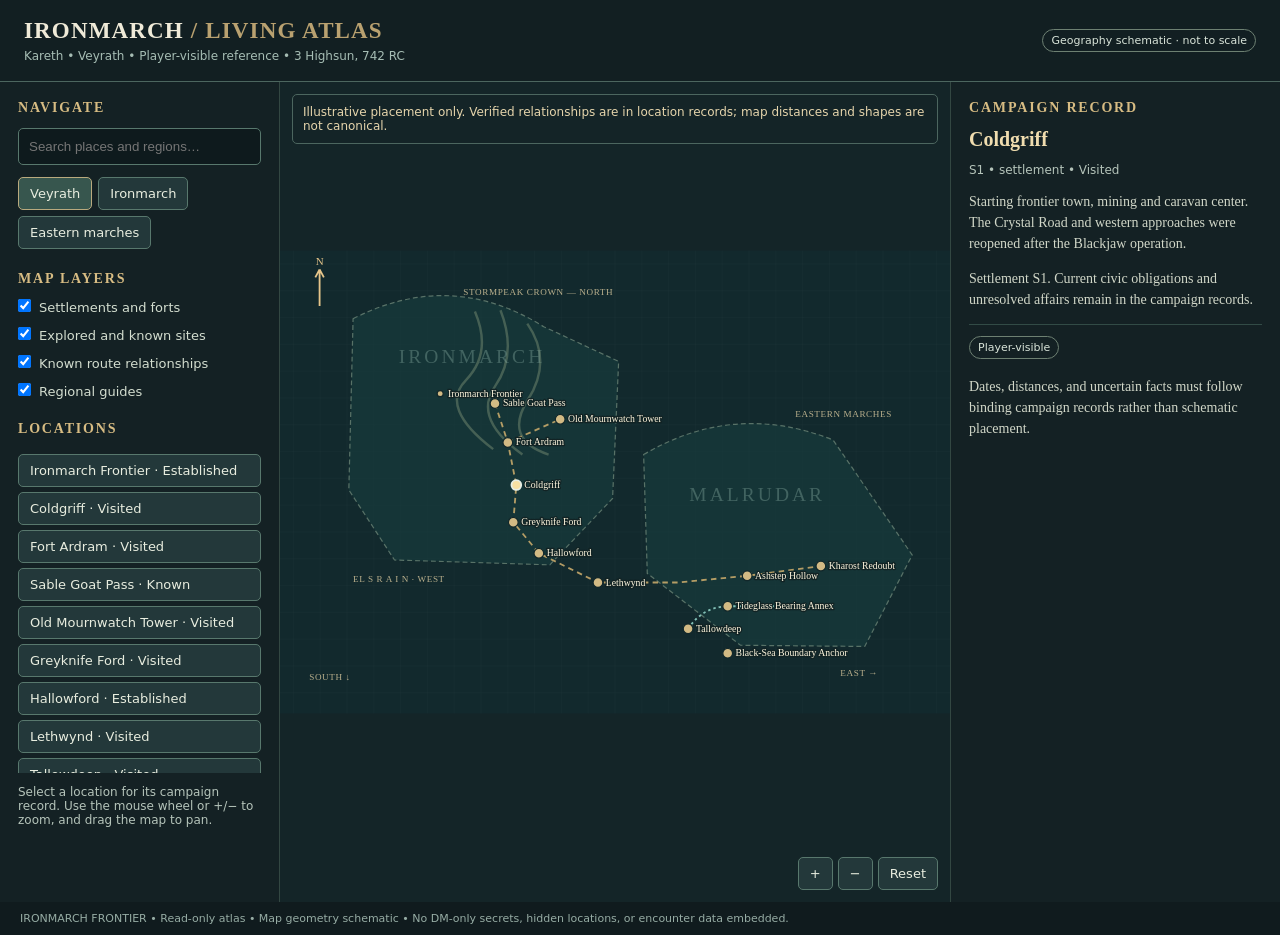
==== index.html @ bf7a3368 "Publish initial player-visible Ironmarch interactive atlas" ====
<!doctype html>
<html lang="en"><head><meta charset="utf-8"/><meta name="viewport" content="width=device-width,initial-scale=1"/>
<title>Ironmarch • Living Atlas</title><style>
:root{font-family:Georgia,serif;color:#efead8;background:#0d1619}*{box-sizing:border-box}
body{margin:0}header{padding:18px 24px;background:#121f22;border-bottom:1px solid #4c665f;display:flex;align-items:center;justify-content:space-between;gap:12px;flex-wrap:wrap}
h1{font-size:23px;margin:0;letter-spacing:.05em}.subtitle{color:#a6bdb4;font:12px system-ui,sans-serif;margin-top:5px}
main{display:grid;grid-template-columns:280px minmax(0,1fr) 330px;min-height:calc(100vh - 80px)}aside{padding:18px;background:#142124;min-width:0}.left{border-right:1px solid #334742}.right{border-left:1px solid #334742}
h2{font-size:14px;letter-spacing:.13em;color:#d7bc83;margin:0 0 12px;text-transform:uppercase}h3{font-size:20px;color:#f0ddaf;margin:12px 0}p{line-height:1.5;font-size:14px;color:#d1d7c8}
.controls{display:flex;gap:6px;flex-wrap:wrap}.button,button{cursor:pointer;border:1px solid #58786d;border-radius:5px;background:#23383a;color:#e8eddf;padding:8px 11px;font:13px system-ui,sans-serif}button:hover,button.active{background:#37564e;border-color:#b9aa7e}
input{width:100%;background:#0e1a1d;border:1px solid #58786d;padding:10px;color:white;border-radius:5px;margin-bottom:12px}
label{font:13px system-ui,sans-serif;display:block;margin:12px 0;color:#d3ddcf}label input{width:auto;margin:0 8px 0 0}
#results{max-height:36vh;overflow:auto}#results button{display:block;width:100%;text-align:left;margin:5px 0}
.map-wrap{position:relative;min-width:0;overflow:hidden;background:#142528}#map{width:100%;height:calc(100vh - 100px);min-height:520px;display:block;touch-action:none;cursor:grab}#map.dragging{cursor:grabbing}
#map .region{fill:#173b3c;stroke:#769180;stroke-width:2;stroke-dasharray:8 5;opacity:.7}
#map .terrain{fill:none;stroke:#526b5c;stroke-width:4;opacity:.8}
#map .road{fill:none;stroke:#d1af6e;stroke-width:3;stroke-dasharray:9 7;opacity:.85}
#map .route{fill:none;stroke:#82c0b6;stroke-width:3;stroke-dasharray:4 5}
#map .marker{cursor:pointer}#map .marker circle{fill:#d2ba84;stroke:#12272a;stroke-width:2}#map .marker:hover circle,#map .marker.selected circle{fill:#f7e0a3;stroke:#e7eee5;stroke-width:3}
#map .marker text{fill:#fff7df;paint-order:stroke;stroke:#122324;stroke-width:4px;stroke-linejoin:round;font:16px Georgia,serif;pointer-events:none}
#map .region-label{font:32px Georgia,serif;letter-spacing:5px;fill:#789c93;opacity:.45;pointer-events:none}
#map .small-label{font:15px Georgia,serif;fill:#b9af8c;letter-spacing:1px;pointer-events:none}
#map .ocean{fill:#0e2730}
.map-top{position:absolute;top:12px;left:12px;max-width:calc(100% - 24px);padding:10px;background:#142427df;color:#e6d5ac;font:12px system-ui,sans-serif;border:1px solid #4c665f;border-radius:5px;pointer-events:none}
.map-actions{position:absolute;right:12px;bottom:12px;display:flex;gap:5px}
.pill{display:inline-block;font:11px system-ui,sans-serif;color:#d8e3d8;border:1px solid #6d8072;border-radius:50px;padding:4px 8px;margin:3px 0}
.metadata{font:12px system-ui,sans-serif;color:#b5c4ba}.entry{border-top:1px solid #324b46;padding:8px 0}
footer{font:11px system-ui,sans-serif;color:#96aca4;padding:10px 20px;background:#101b1e}
a{color:#a0d7cc}kbd{font:12px system-ui,sans-serif;color:#b2c1b5}
@media(max-width:1000px){main{grid-template-columns:220px minmax(0,1fr)}.right{grid-column:1/-1;border-top:1px solid #334742}.map-wrap #map{height:62vh}}@media(max-width:600px){main{display:flex;flex-direction:column}.left{border-right:0}.map-wrap #map{height:58vh;min-height:350px}header{padding:13px}h1{font-size:20px}}
</style></head><body>
<header><div><h1>IRONMARCH <span style="color:#b9a170">/ LIVING ATLAS</span></h1><div class="subtitle">Kareth • Veyrath • Player-visible reference • 3 Highsun, 742 RC</div></div><span class="pill">Geography schematic · not to scale</span></header>
<main><aside class="left"><h2>Navigate</h2><input id="search" placeholder="Search places and regions…" aria-label="Search locations"/>
<div class="controls"><button id="world" class="active">Veyrath</button><button id="frontier">Ironmarch</button><button id="east">Eastern marches</button></div>
<h2 style="margin-top:22px">Map layers</h2><label><input id="settlements" type="checkbox" checked/>Settlements and forts</label><label><input id="sites" type="checkbox" checked/>Explored and known sites</label><label><input id="routes" type="checkbox" checked/>Known route relationships</label><label><input id="regions" type="checkbox" checked/>Regional guides</label>
<h2 style="margin-top:22px">Locations</h2><div id="results"></div>
<p class="metadata">Select a location for its campaign record. Use the mouse wheel or +/− to zoom, and drag the map to pan.</p></aside>
<section class="map-wrap"><svg id="map" viewBox="0 0 1100 760" aria-label="Schematic interactive world atlas">
<defs><pattern id="paper" width="44" height="44" patternUnits="userSpaceOnUse"><path d="M0 22H44 M22 0V44" stroke="#77958a" stroke-width=".25" opacity=".22"/></pattern></defs>
<rect width="1100" height="760" fill="#12292d"/><rect width="1100" height="760" fill="url(#paper)"/>
<g id="geography">
<path class="region" d="M120 112 Q280 30 433 125 L556 182 546 407 443 516 188 508 113 393Z"/>
<path class="region" d="M597 335 Q746 247 908 311 L1038 500 960 650 756 648 603 530Z"/>
<path class="terrain" d="M320 100 Q349 168 305 213 T350 326 M362 98 Q390 170 353 223 T398 335 M406 120 Q448 180 407 245 T441 335"/>
<text class="region-label" x="195" y="185">IRONMARCH</text><text class="region-label" x="672" y="412">MALRUDAR</text>
<text class="small-label" x="301" y="73">STORMPEAK CROWN — NORTH</text><text class="small-label" x="120" y="545">EL S R A I N  ·  WEST</text><text class="small-label" x="846" y="274">EASTERN MARCHES</text>
<text class="small-label" x="920" y="699">EAST →</text><text class="small-label" x="48" y="705">SOUTH ↓</text>
</g><g id="routeLayer"><path class="road" d="M353 251 L374 315 388 385 383 446 425 497 522 545 653 545 767 534 888 518"/><path class="road" d="M374 315 L460 277"/><path class="route" d="M670 621 Q694 585 735 584"/><path class="route" d="M735 584 L853 584"/></g>
<g id="markers"></g>
<g><path d="M65 91V31 M65 31L58 44M65 31L72 44" fill="none" stroke="#e5c58a" stroke-width="3"/><text x="65" y="23" text-anchor="middle" fill="#e5c58a" font-size="18">N</text></g>
</svg><div class="map-top">Illustrative placement only. Verified relationships are in location records; map distances and shapes are not canonical.</div><div class="map-actions"><button id="plus" aria-label="Zoom in">+</button><button id="minus" aria-label="Zoom out">−</button><button id="reset">Reset</button></div></section>
<aside class="right" id="detail" aria-live="polite"><h2>Campaign record</h2><h3>Choose a location</h3><p>This initial atlas uses the Session 012-ready Campaign Bible and played history. Public-facing facts only.</p><div class="entry"><span class="pill">Source-backed</span><p>Location relationships take precedence over decorative map placement.</p></div><div class="entry"><span class="pill">Not to scale</span><p>No invented continental coastline, boundary survey, or exact intercity mileage is asserted.</p></div></aside></main>
<footer>IRONMARCH FRONTIER • Read-only atlas • Map geometry schematic • No DM-only secrets, hidden locations, or encounter data embedded.</footer>
<script>
const places=[
{id:"R1",name:"Ironmarch Frontier",x:263,y:235,type:"region",status:"Established",notes:"Cold-temperate mountain foothills, pine valleys, ravines, mining settlements, and fortified roads. Nominally Malrudar; local control is fragmented.",detail:"Region R1. Main crossing through the Stormpeak mountains."},
{id:"S1",name:"Coldgriff",x:388,y:385,type:"settlement",status:"Visited",notes:"Starting frontier town, mining and caravan center. The Crystal Road and western approaches were reopened after the Blackjaw operation.",detail:"Settlement S1. Current civic obligations and unresolved affairs remain in the campaign records."},
{id:"S2",name:"Fort Ardram",x:374,y:315,type:"settlement",status:"Visited",notes:"Fortified military post and strategic road defense under Captain Odran Kel.",detail:"Settlement S2. Kharost is not located here."},
{id:"A5",name:"Sable Goat Pass",x:353,y:251,type:"site",status:"Known",notes:"Mountain pass north of the Coldgriff and Fort Ardram corridor.",detail:"Site A5. Exact local position and distances are not established by this schematic."},
{id:"A2",name:"Old Mournwatch Tower",x:460,y:277,type:"site",status:"Visited",notes:"Historic watchtower from the opening campaign investigations.",detail:"Site A2. Its illustrated offset is a schematic symbol, not a measured bearing."},
{id:"A1",name:"Greyknife Ford",x:383,y:446,type:"site",status:"Visited",notes:"Important crossing on the local Crystal Road corridor.",detail:"Site A1."},
{id:"S3",name:"Hallowford",x:425,y:497,type:"settlement",status:"Established",notes:"Settlement farther south along the established local-route sketch.",detail:"Settlement S3."},
{id:"A50",name:"Lethwynd",x:522,y:545,type:"settlement",status:"Visited",notes:"Trade and contract center; Dawn Claw used the outer freight field for company staging.",detail:"The marker represents Lethwynd and the associated outer freight field A50, not an exact street location."},
{id:"A61",name:"Tallowdeep",x:670,y:621,type:"settlement",status:"Visited",notes:"Veyr Coast harbor and expedition staging city.",detail:"The city’s precise position relative to inland places is schematic. Offshore Black-Sea lies roughly 18 nautical miles from its coastal reference, not a drawable proportional distance here."},
{id:"A62",name:"Black-Sea Boundary Anchor",x:735,y:661,type:"site",status:"Repaired",notes:"Offshore boundary anchor: active, structurally repaired, and locally stable after the expedition.",detail:"Site A62. Offshore from Tallowdeep along the outer shelf, roughly 18 nautical miles; map symbol is not geographically scaled."},
{id:"A63",name:"Tideglass Bearing Annex",x:735,y:584,type:"site",status:"Preserved",notes:"Stormglass Head Anchorwright facility. It survived the infernal siege; Avar-Keth returned there voluntarily.",detail:"Site A63. The connecting line shows an expedition narrative, not a verified straight-line road."},
{id:"A64",name:"Ashstep Hollow",x:767,y:534,type:"site",status:"Visited",notes:"Survivor staging camp in the eastern Malrudar marches.",detail:"Site A64. Approximately six miles west of Kharost Redoubt. The expedition wagon and livestock were at this camp for the initial assault."},
{id:"A65",name:"Kharost Redoubt",x:888,y:518,type:"site",status:"Active",notes:"Ruined Red Ladder fortification in the eastern Malrudar marches, homeland of the Dhen brothers.",detail:"Site A65. Last played checkpoint: 3 Highsun, 742 RC, afternoon, inner yard before Academy Terrace combat. No unplayed interior or hidden quest information is shown."}
];
const svg=document.getElementById("map"),markers=document.getElementById("markers"),search=document.getElementById("search"),results=document.getElementById("results");let selected=null, view={x:0,y:0,w:1100,h:760};
function tag(n,a){const e=document.createElementNS("http://www.w3.org/2000/svg",n);Object.entries(a).forEach(([k,v])=>e.setAttribute(k,v));return e}
function select(p){selected=p.id;let el=document.getElementById("detail");el.replaceChildren();const h=document.createElement("h2");h.textContent="Campaign record";const t=document.createElement("h3");t.textContent=p.name;const meta=document.createElement("div");meta.className="metadata";meta.textContent=p.id+" • "+p.type+" • "+p.status;const n=document.createElement("p");n.textContent=p.notes;const d=document.createElement("p");d.textContent=p.detail;el.append(h,t,meta,n,d);const x=document.createElement("div");x.className="entry";x.innerHTML='<span class="pill">Player-visible</span><p>Dates, distances, and uncertain facts must follow binding campaign records rather than schematic placement.</p>';el.append(x);render()}
function layers(){let s=document.getElementById("settlements").checked,a=document.getElementById("sites").checked,r=document.getElementById("regions").checked;document.getElementById("routeLayer").style.display=document.getElementById("routes").checked?"":"none";document.getElementById("geography").style.display=r?"":"none";return {s,a,r}}
function render(){markers.replaceChildren();const l=layers(),q=search.value.trim().toLowerCase();results.replaceChildren();for(const p of places){let visible=(p.type==="settlement"&&l.s)||(p.type==="site"&&l.a)||(p.type==="region"&&l.r);if(!visible)continue;if(q&&!((p.name+" "+p.id+" "+p.notes).toLowerCase().includes(q)))continue;const b=document.createElement("button");b.textContent=p.name+" · "+p.status;b.onclick=()=>{select(p);focus(p.x,p.y,430)};results.append(b);let g=tag("g",{class:"marker"+(selected===p.id?" selected":""),transform:"translate("+p.x+" "+p.y+")",tabindex:"0",role:"button","aria-label":p.name});g.append(tag("circle",{r:p.type==="region"?5:8}));let t=tag("text",{x:13,y:5});t.textContent=p.name;g.append(t);g.addEventListener("click",()=>select(p));g.addEventListener("keydown",e=>{if(e.key==="Enter")select(p)});markers.append(g)}}
function setView(x,y,w){w=Math.max(170,Math.min(2200,w));const h=w*760/1100;view={x,y,w,h};svg.setAttribute("viewBox",[x,y,w,h].join(" "))}
function focus(x,y,w){setView(x-w/2,y-w*760/2200,w)}
function zoom(f){const w=view.w*f;setView(view.x+(view.w-w)/2,view.y+(view.h-w*760/1100)/2,w)}
let dragging=false,origin;
svg.addEventListener("pointerdown",e=>{if(e.target.closest(".marker"))return;dragging=true;origin={x:e.clientX,y:e.clientY,v:{...view}};svg.setPointerCapture(e.pointerId);svg.classList.add("dragging")});
svg.addEventListener("pointermove",e=>{if(!dragging)return;const box=svg.getBoundingClientRect();setView(origin.v.x-(e.clientX-origin.x)*origin.v.w/box.width,origin.v.y-(e.clientY-origin.y)*origin.v.h/box.height,origin.v.w)});
svg.addEventListener("pointerup",()=>{dragging=false;svg.classList.remove("dragging")});
svg.addEventListener("wheel",e=>{e.preventDefault();zoom(e.deltaY>0?1.14:.88)},{passive:false});
document.getElementById("plus").onclick=()=>zoom(.78);document.getElementById("minus").onclick=()=>zoom(1.28);
document.getElementById("reset").onclick=()=>setView(0,0,1100);
document.getElementById("world").onclick=()=>setView(0,0,1100);
document.getElementById("frontier").onclick=()=>focus(330,327,580);
document.getElementById("east").onclick=()=>focus(845,530,520);
search.addEventListener("input",render);["settlements","sites","routes","regions"].forEach(id=>document.getElementById(id).addEventListener("change",render));
select(places[1]);setView(0,0,1100);
</script></body></html>
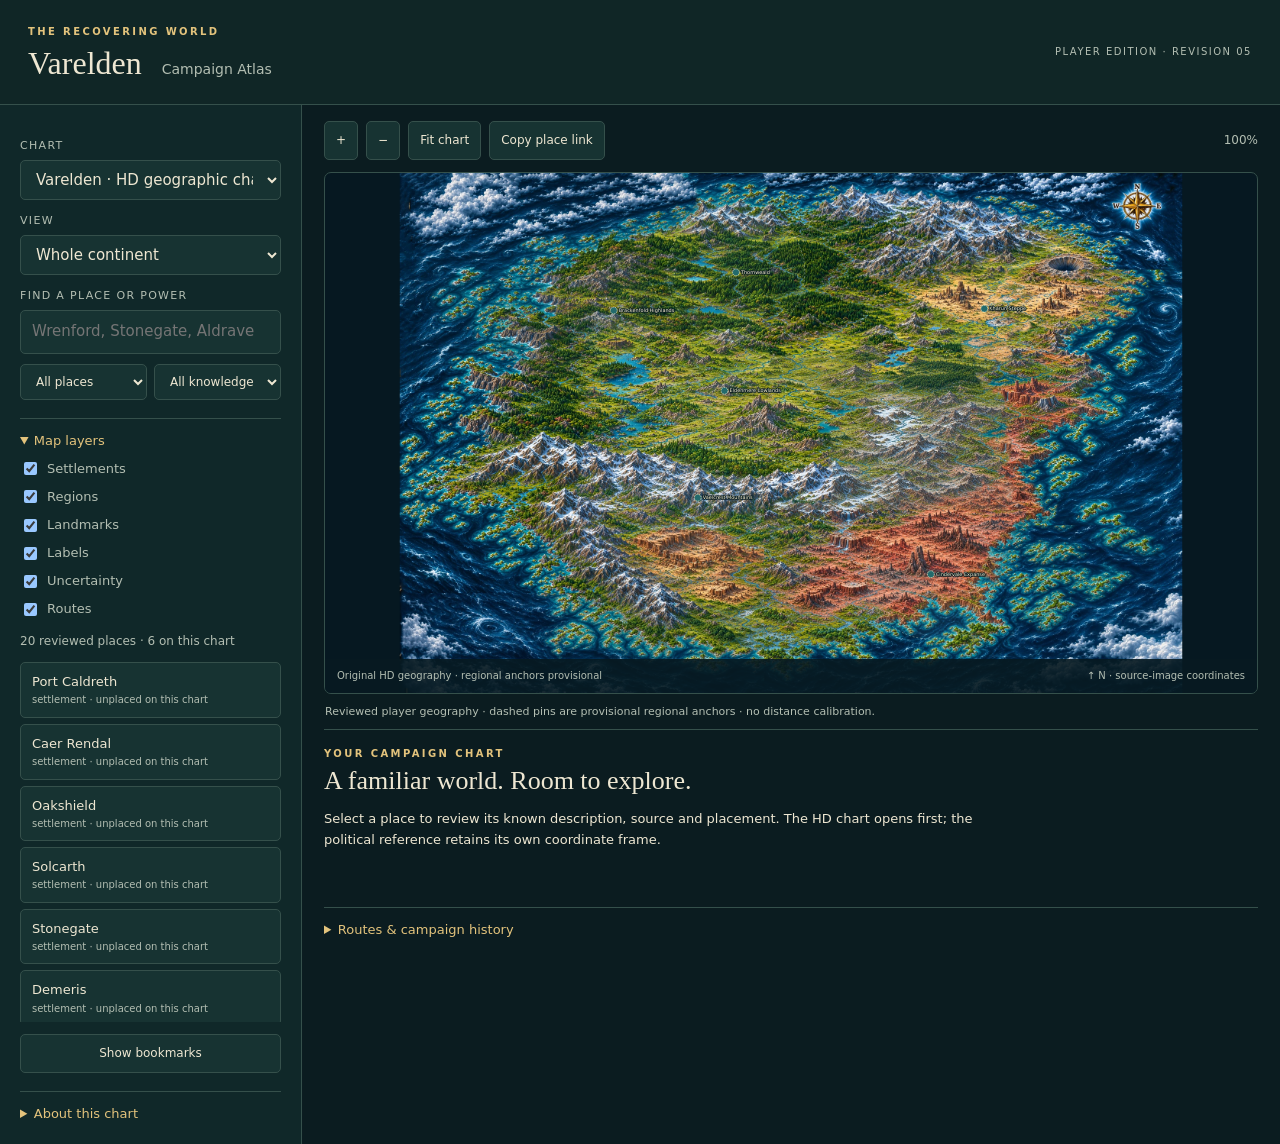
==== commit a06077c7: "Convert public atlas to Varelden with reviewed Revision 05 geography and separate player data" ====
--- a/index.html
+++ b/index.html
@@ -1,89 +1,5 @@
 <!doctype html>
-<html lang="en"><head><meta charset="utf-8"/><meta name="viewport" content="width=device-width,initial-scale=1"/>
-<title>Ironmarch • Living Atlas</title><style>
-:root{font-family:Georgia,serif;color:#efead8;background:#0d1619}*{box-sizing:border-box}
-body{margin:0}header{padding:18px 24px;background:#121f22;border-bottom:1px solid #4c665f;display:flex;align-items:center;justify-content:space-between;gap:12px;flex-wrap:wrap}
-h1{font-size:23px;margin:0;letter-spacing:.05em}.subtitle{color:#a6bdb4;font:12px system-ui,sans-serif;margin-top:5px}
-main{display:grid;grid-template-columns:280px minmax(0,1fr) 330px;min-height:calc(100vh - 80px)}aside{padding:18px;background:#142124;min-width:0}.left{border-right:1px solid #334742}.right{border-left:1px solid #334742}
-h2{font-size:14px;letter-spacing:.13em;color:#d7bc83;margin:0 0 12px;text-transform:uppercase}h3{font-size:20px;color:#f0ddaf;margin:12px 0}p{line-height:1.5;font-size:14px;color:#d1d7c8}
-.controls{display:flex;gap:6px;flex-wrap:wrap}.button,button{cursor:pointer;border:1px solid #58786d;border-radius:5px;background:#23383a;color:#e8eddf;padding:8px 11px;font:13px system-ui,sans-serif}button:hover,button.active{background:#37564e;border-color:#b9aa7e}
-input{width:100%;background:#0e1a1d;border:1px solid #58786d;padding:10px;color:white;border-radius:5px;margin-bottom:12px}
-label{font:13px system-ui,sans-serif;display:block;margin:12px 0;color:#d3ddcf}label input{width:auto;margin:0 8px 0 0}
-#results{max-height:36vh;overflow:auto}#results button{display:block;width:100%;text-align:left;margin:5px 0}
-.map-wrap{position:relative;min-width:0;overflow:hidden;background:#142528}#map{width:100%;height:calc(100vh - 100px);min-height:520px;display:block;touch-action:none;cursor:grab}#map.dragging{cursor:grabbing}
-#map .region{fill:#173b3c;stroke:#769180;stroke-width:2;stroke-dasharray:8 5;opacity:.7}
-#map .terrain{fill:none;stroke:#526b5c;stroke-width:4;opacity:.8}
-#map .road{fill:none;stroke:#d1af6e;stroke-width:3;stroke-dasharray:9 7;opacity:.85}
-#map .route{fill:none;stroke:#82c0b6;stroke-width:3;stroke-dasharray:4 5}
-#map .marker{cursor:pointer}#map .marker circle{fill:#d2ba84;stroke:#12272a;stroke-width:2}#map .marker:hover circle,#map .marker.selected circle{fill:#f7e0a3;stroke:#e7eee5;stroke-width:3}
-#map .marker text{fill:#fff7df;paint-order:stroke;stroke:#122324;stroke-width:4px;stroke-linejoin:round;font:16px Georgia,serif;pointer-events:none}
-#map .region-label{font:32px Georgia,serif;letter-spacing:5px;fill:#789c93;opacity:.45;pointer-events:none}
-#map .small-label{font:15px Georgia,serif;fill:#b9af8c;letter-spacing:1px;pointer-events:none}
-#map .ocean{fill:#0e2730}
-.map-top{position:absolute;top:12px;left:12px;max-width:calc(100% - 24px);padding:10px;background:#142427df;color:#e6d5ac;font:12px system-ui,sans-serif;border:1px solid #4c665f;border-radius:5px;pointer-events:none}
-.map-actions{position:absolute;right:12px;bottom:12px;display:flex;gap:5px}
-.pill{display:inline-block;font:11px system-ui,sans-serif;color:#d8e3d8;border:1px solid #6d8072;border-radius:50px;padding:4px 8px;margin:3px 0}
-.metadata{font:12px system-ui,sans-serif;color:#b5c4ba}.entry{border-top:1px solid #324b46;padding:8px 0}
-footer{font:11px system-ui,sans-serif;color:#96aca4;padding:10px 20px;background:#101b1e}
-a{color:#a0d7cc}kbd{font:12px system-ui,sans-serif;color:#b2c1b5}
-@media(max-width:1000px){main{grid-template-columns:220px minmax(0,1fr)}.right{grid-column:1/-1;border-top:1px solid #334742}.map-wrap #map{height:62vh}}@media(max-width:600px){main{display:flex;flex-direction:column}.left{border-right:0}.map-wrap #map{height:58vh;min-height:350px}header{padding:13px}h1{font-size:20px}}
-</style></head><body>
-<header><div><h1>IRONMARCH <span style="color:#b9a170">/ LIVING ATLAS</span></h1><div class="subtitle">Kareth • Veyrath • Player-visible reference • 3 Highsun, 742 RC</div></div><span class="pill">Geography schematic · not to scale</span></header>
-<main><aside class="left"><h2>Navigate</h2><input id="search" placeholder="Search places and regions…" aria-label="Search locations"/>
-<div class="controls"><button id="world" class="active">Veyrath</button><button id="frontier">Ironmarch</button><button id="east">Eastern marches</button></div>
-<h2 style="margin-top:22px">Map layers</h2><label><input id="settlements" type="checkbox" checked/>Settlements and forts</label><label><input id="sites" type="checkbox" checked/>Explored and known sites</label><label><input id="routes" type="checkbox" checked/>Known route relationships</label><label><input id="regions" type="checkbox" checked/>Regional guides</label>
-<h2 style="margin-top:22px">Locations</h2><div id="results"></div>
-<p class="metadata">Select a location for its campaign record. Use the mouse wheel or +/− to zoom, and drag the map to pan.</p></aside>
-<section class="map-wrap"><svg id="map" viewBox="0 0 1100 760" aria-label="Schematic interactive world atlas">
-<defs><pattern id="paper" width="44" height="44" patternUnits="userSpaceOnUse"><path d="M0 22H44 M22 0V44" stroke="#77958a" stroke-width=".25" opacity=".22"/></pattern></defs>
-<rect width="1100" height="760" fill="#12292d"/><rect width="1100" height="760" fill="url(#paper)"/>
-<g id="geography">
-<path class="region" d="M120 112 Q280 30 433 125 L556 182 546 407 443 516 188 508 113 393Z"/>
-<path class="region" d="M597 335 Q746 247 908 311 L1038 500 960 650 756 648 603 530Z"/>
-<path class="terrain" d="M320 100 Q349 168 305 213 T350 326 M362 98 Q390 170 353 223 T398 335 M406 120 Q448 180 407 245 T441 335"/>
-<text class="region-label" x="195" y="185">IRONMARCH</text><text class="region-label" x="672" y="412">MALRUDAR</text>
-<text class="small-label" x="301" y="73">STORMPEAK CROWN — NORTH</text><text class="small-label" x="120" y="545">EL S R A I N  ·  WEST</text><text class="small-label" x="846" y="274">EASTERN MARCHES</text>
-<text class="small-label" x="920" y="699">EAST →</text><text class="small-label" x="48" y="705">SOUTH ↓</text>
-</g><g id="routeLayer"><path class="road" d="M353 251 L374 315 388 385 383 446 425 497 522 545 653 545 767 534 888 518"/><path class="road" d="M374 315 L460 277"/><path class="route" d="M670 621 Q694 585 735 584"/><path class="route" d="M735 584 L853 584"/></g>
-<g id="markers"></g>
-<g><path d="M65 91V31 M65 31L58 44M65 31L72 44" fill="none" stroke="#e5c58a" stroke-width="3"/><text x="65" y="23" text-anchor="middle" fill="#e5c58a" font-size="18">N</text></g>
-</svg><div class="map-top">Illustrative placement only. Verified relationships are in location records; map distances and shapes are not canonical.</div><div class="map-actions"><button id="plus" aria-label="Zoom in">+</button><button id="minus" aria-label="Zoom out">−</button><button id="reset">Reset</button></div></section>
-<aside class="right" id="detail" aria-live="polite"><h2>Campaign record</h2><h3>Choose a location</h3><p>This initial atlas uses the Session 012-ready Campaign Bible and played history. Public-facing facts only.</p><div class="entry"><span class="pill">Source-backed</span><p>Location relationships take precedence over decorative map placement.</p></div><div class="entry"><span class="pill">Not to scale</span><p>No invented continental coastline, boundary survey, or exact intercity mileage is asserted.</p></div></aside></main>
-<footer>IRONMARCH FRONTIER • Read-only atlas • Map geometry schematic • No DM-only secrets, hidden locations, or encounter data embedded.</footer>
-<script>
-const places=[
-{id:"R1",name:"Ironmarch Frontier",x:263,y:235,type:"region",status:"Established",notes:"Cold-temperate mountain foothills, pine valleys, ravines, mining settlements, and fortified roads. Nominally Malrudar; local control is fragmented.",detail:"Region R1. Main crossing through the Stormpeak mountains."},
-{id:"S1",name:"Coldgriff",x:388,y:385,type:"settlement",status:"Visited",notes:"Starting frontier town, mining and caravan center. The Crystal Road and western approaches were reopened after the Blackjaw operation.",detail:"Settlement S1. Current civic obligations and unresolved affairs remain in the campaign records."},
-{id:"S2",name:"Fort Ardram",x:374,y:315,type:"settlement",status:"Visited",notes:"Fortified military post and strategic road defense under Captain Odran Kel.",detail:"Settlement S2. Kharost is not located here."},
-{id:"A5",name:"Sable Goat Pass",x:353,y:251,type:"site",status:"Known",notes:"Mountain pass north of the Coldgriff and Fort Ardram corridor.",detail:"Site A5. Exact local position and distances are not established by this schematic."},
-{id:"A2",name:"Old Mournwatch Tower",x:460,y:277,type:"site",status:"Visited",notes:"Historic watchtower from the opening campaign investigations.",detail:"Site A2. Its illustrated offset is a schematic symbol, not a measured bearing."},
-{id:"A1",name:"Greyknife Ford",x:383,y:446,type:"site",status:"Visited",notes:"Important crossing on the local Crystal Road corridor.",detail:"Site A1."},
-{id:"S3",name:"Hallowford",x:425,y:497,type:"settlement",status:"Established",notes:"Settlement farther south along the established local-route sketch.",detail:"Settlement S3."},
-{id:"A50",name:"Lethwynd",x:522,y:545,type:"settlement",status:"Visited",notes:"Trade and contract center; Dawn Claw used the outer freight field for company staging.",detail:"The marker represents Lethwynd and the associated outer freight field A50, not an exact street location."},
-{id:"A61",name:"Tallowdeep",x:670,y:621,type:"settlement",status:"Visited",notes:"Veyr Coast harbor and expedition staging city.",detail:"The city’s precise position relative to inland places is schematic. Offshore Black-Sea lies roughly 18 nautical miles from its coastal reference, not a drawable proportional distance here."},
-{id:"A62",name:"Black-Sea Boundary Anchor",x:735,y:661,type:"site",status:"Repaired",notes:"Offshore boundary anchor: active, structurally repaired, and locally stable after the expedition.",detail:"Site A62. Offshore from Tallowdeep along the outer shelf, roughly 18 nautical miles; map symbol is not geographically scaled."},
-{id:"A63",name:"Tideglass Bearing Annex",x:735,y:584,type:"site",status:"Preserved",notes:"Stormglass Head Anchorwright facility. It survived the infernal siege; Avar-Keth returned there voluntarily.",detail:"Site A63. The connecting line shows an expedition narrative, not a verified straight-line road."},
-{id:"A64",name:"Ashstep Hollow",x:767,y:534,type:"site",status:"Visited",notes:"Survivor staging camp in the eastern Malrudar marches.",detail:"Site A64. Approximately six miles west of Kharost Redoubt. The expedition wagon and livestock were at this camp for the initial assault."},
-{id:"A65",name:"Kharost Redoubt",x:888,y:518,type:"site",status:"Active",notes:"Ruined Red Ladder fortification in the eastern Malrudar marches, homeland of the Dhen brothers.",detail:"Site A65. Last played checkpoint: 3 Highsun, 742 RC, afternoon, inner yard before Academy Terrace combat. No unplayed interior or hidden quest information is shown."}
-];
-const svg=document.getElementById("map"),markers=document.getElementById("markers"),search=document.getElementById("search"),results=document.getElementById("results");let selected=null, view={x:0,y:0,w:1100,h:760};
-function tag(n,a){const e=document.createElementNS("http://www.w3.org/2000/svg",n);Object.entries(a).forEach(([k,v])=>e.setAttribute(k,v));return e}
-function select(p){selected=p.id;let el=document.getElementById("detail");el.replaceChildren();const h=document.createElement("h2");h.textContent="Campaign record";const t=document.createElement("h3");t.textContent=p.name;const meta=document.createElement("div");meta.className="metadata";meta.textContent=p.id+" • "+p.type+" • "+p.status;const n=document.createElement("p");n.textContent=p.notes;const d=document.createElement("p");d.textContent=p.detail;el.append(h,t,meta,n,d);const x=document.createElement("div");x.className="entry";x.innerHTML='<span class="pill">Player-visible</span><p>Dates, distances, and uncertain facts must follow binding campaign records rather than schematic placement.</p>';el.append(x);render()}
-function layers(){let s=document.getElementById("settlements").checked,a=document.getElementById("sites").checked,r=document.getElementById("regions").checked;document.getElementById("routeLayer").style.display=document.getElementById("routes").checked?"":"none";document.getElementById("geography").style.display=r?"":"none";return {s,a,r}}
-function render(){markers.replaceChildren();const l=layers(),q=search.value.trim().toLowerCase();results.replaceChildren();for(const p of places){let visible=(p.type==="settlement"&&l.s)||(p.type==="site"&&l.a)||(p.type==="region"&&l.r);if(!visible)continue;if(q&&!((p.name+" "+p.id+" "+p.notes).toLowerCase().includes(q)))continue;const b=document.createElement("button");b.textContent=p.name+" · "+p.status;b.onclick=()=>{select(p);focus(p.x,p.y,430)};results.append(b);let g=tag("g",{class:"marker"+(selected===p.id?" selected":""),transform:"translate("+p.x+" "+p.y+")",tabindex:"0",role:"button","aria-label":p.name});g.append(tag("circle",{r:p.type==="region"?5:8}));let t=tag("text",{x:13,y:5});t.textContent=p.name;g.append(t);g.addEventListener("click",()=>select(p));g.addEventListener("keydown",e=>{if(e.key==="Enter")select(p)});markers.append(g)}}
-function setView(x,y,w){w=Math.max(170,Math.min(2200,w));const h=w*760/1100;view={x,y,w,h};svg.setAttribute("viewBox",[x,y,w,h].join(" "))}
-function focus(x,y,w){setView(x-w/2,y-w*760/2200,w)}
-function zoom(f){const w=view.w*f;setView(view.x+(view.w-w)/2,view.y+(view.h-w*760/1100)/2,w)}
-let dragging=false,origin;
-svg.addEventListener("pointerdown",e=>{if(e.target.closest(".marker"))return;dragging=true;origin={x:e.clientX,y:e.clientY,v:{...view}};svg.setPointerCapture(e.pointerId);svg.classList.add("dragging")});
-svg.addEventListener("pointermove",e=>{if(!dragging)return;const box=svg.getBoundingClientRect();setView(origin.v.x-(e.clientX-origin.x)*origin.v.w/box.width,origin.v.y-(e.clientY-origin.y)*origin.v.h/box.height,origin.v.w)});
-svg.addEventListener("pointerup",()=>{dragging=false;svg.classList.remove("dragging")});
-svg.addEventListener("wheel",e=>{e.preventDefault();zoom(e.deltaY>0?1.14:.88)},{passive:false});
-document.getElementById("plus").onclick=()=>zoom(.78);document.getElementById("minus").onclick=()=>zoom(1.28);
-document.getElementById("reset").onclick=()=>setView(0,0,1100);
-document.getElementById("world").onclick=()=>setView(0,0,1100);
-document.getElementById("frontier").onclick=()=>focus(330,327,580);
-document.getElementById("east").onclick=()=>focus(845,530,520);
-search.addEventListener("input",render);["settlements","sites","routes","regions"].forEach(id=>document.getElementById(id).addEventListener("change",render));
-select(places[1]);setView(0,0,1100);
-</script></body></html>+<html lang="en"><head><meta charset="utf-8"><meta name="viewport" content="width=device-width, initial-scale=1"><meta name="theme-color" content="#102829"><meta http-equiv="Content-Security-Policy" content="default-src 'self'; img-src 'self' data:; style-src 'self'; script-src 'self'; connect-src 'self'; object-src 'none'; base-uri 'none'"><title>Varelden · Campaign Atlas</title><link rel="stylesheet" href="atlas.css"><script type="module" src="js/atlas.js"></script></head>
+<body><header><div><span class="eyebrow">THE RECOVERING WORLD</span><h1>Varelden <span>Campaign Atlas</span></h1></div><span class="edition">PLAYER EDITION · REVISION 05</span></header>
+<main><aside aria-label="Atlas navigation"><label for="map">Chart</label><select id="map"></select><label for="view">View</label><select id="view"></select><label for="search">Find a place or power</label><input id="search" type="search" placeholder="Wrenford, Stonegate, Aldraven…"><div class="filters"><select id="kind" aria-label="Location type"><option value="">All places</option><option>settlement</option><option>region</option><option>landmark</option></select><select id="knowledge" aria-label="Knowledge"><option value="">All knowledge</option><option value="known">Known</option><option value="visited">Visited</option><option value="rumor">Rumors</option></select></div><details open><summary>Map layers</summary><div id="layers"></div></details><p id="count" class="muted" aria-live="polite"></p><nav id="list" aria-label="Location results"></nav><button id="bookmarks">Show bookmarks</button><details><summary>About this chart</summary><p>The original HD artwork is the geographic background. Pins describe their own evidence and coordinate frame. Regional anchors are approximate; political-map pins identify printed symbols. Decorative castles do not identify settlements.</p><p>No surveyed distance scale is established. Blank route or history layers mean no approved records, not that the world has no roads or history.</p><p>Player knowledge and visits are campaign records. A browser bookmark does not discover a location.</p></details></aside>
+<section class="workspace" aria-label="Interactive map"><div class="toolbar"><button id="zoom-in" aria-label="Zoom in">+</button><button id="zoom-out" aria-label="Zoom out">−</button><button id="fit">Fit chart</button><button id="share">Copy place link</button><span id="zoom" class="muted"></span></div><div id="mapstage" tabindex="0" aria-label="Map. Drag to pan, scroll to zoom, arrow keys to pan, plus or minus to zoom."><svg id="mapcanvas" xmlns="http://www.w3.org/2000/svg" role="img" aria-label="Varelden map"><g id="scene"><image id="art"/><g id="overlays"></g></g></svg><div class="map-caption"><span id="caption"></span><span>↑ N · source-image coordinates</span></div></div><div id="status" role="status">Loading reviewed atlas data…</div><section id="detail" aria-label="Selected location"><div class="eyebrow">YOUR CAMPAIGN CHART</div><h2>A familiar world. Room to explore.</h2><p>Select a place to review its known description, source and placement. The HD chart opens first; the political reference retains its own coordinate frame.</p></section><details class="ledger"><summary>Routes & campaign history</summary><div class="ledger-grid"><div><h3>Known connections</h3><div id="routes"></div></div><div><h3>Recorded changes</h3><div id="history"></div></div></div></details></section></main><noscript>This interactive atlas requires JavaScript. The reviewed records are also available in data/locations.json.</noscript></body></html>
--- a/atlas.css
+++ b/atlas.css
@@ -0,0 +1 @@
+:root{color-scheme:dark;--bg:#0b1c20;--panel:#102829;--line:#35504b;--ink:#eee7d2;--muted:#b3beb2;--gold:#e3c37c}*{box-sizing:border-box}body{margin:0;background:var(--bg);color:var(--ink);font:15px/1.55 system-ui,sans-serif}header{display:flex;justify-content:space-between;align-items:center;padding:19px 28px;border-bottom:1px solid var(--line);background:#102626}.eyebrow{font-size:10px;font-weight:700;letter-spacing:.24em;color:var(--gold)}h1{font:32px Georgia,serif;margin:3px 0}h1 span{font:14px system-ui;color:var(--muted);margin-left:12px}.edition{font-size:10px;letter-spacing:.15em;color:var(--muted)}main{display:grid;grid-template-columns:302px minmax(0,1fr);min-height:calc(100vh - 100px)}aside{padding:20px;background:var(--panel);border-right:1px solid var(--line)}label{display:block;margin:12px 0 6px;font-size:11px;text-transform:uppercase;letter-spacing:.12em;color:var(--muted)}button,select,input{font:inherit;border:1px solid var(--line);border-radius:5px;padding:9px 11px;background:#173332;color:var(--ink)}button{cursor:pointer}button:hover,button[aria-pressed=true]{border-color:var(--gold);background:#284743}button:focus-visible,select:focus-visible,input:focus-visible,a:focus-visible{outline:2px solid var(--gold);outline-offset:3px}aside>select,aside>input{width:100%}.filters{display:flex;gap:7px;margin-top:10px}.filters select{width:50%;font-size:12px}details{border-top:1px solid var(--line);margin-top:18px;padding-top:12px}summary{cursor:pointer;color:var(--gold);font-size:13px}#layers label{display:flex;gap:7px;align-items:center;margin:8px 0;text-transform:none;letter-spacing:0;font-size:13px}#list{max-height:40vh;overflow:auto;display:grid;gap:6px}#list button{text-align:left;font-size:13px}#list small{display:block;font-size:10px;color:var(--muted)}#bookmarks{margin-top:12px;width:100%;font-size:12px}.muted,small,aside details p{color:var(--muted);font-size:12px}.workspace{min-width:0;padding:16px 22px}.toolbar{display:flex;gap:8px;align-items:center;margin-bottom:12px}.toolbar button{font-size:12px}#zoom{margin-left:auto}#mapstage{height:58vh;min-height:340px;position:relative;overflow:hidden;background:#061821;border:1px solid var(--line);border-radius:7px;touch-action:none}svg{width:100%;height:100%;display:block;cursor:grab;user-select:none}svg:active{cursor:grabbing}.map-caption{position:absolute;bottom:0;left:0;right:0;display:flex;justify-content:space-between;gap:12px;padding:9px 12px;background:#071a21e8;color:var(--muted);font-size:10px;pointer-events:none}#status{font-size:11px;color:var(--muted);padding:9px 1px;min-height:34px}#detail{border-top:1px solid var(--line);padding:16px 0 0;min-height:160px}h2{font:26px Georgia,serif;margin:5px 0 10px}h3{font:18px Georgia,serif;color:var(--gold)}#detail p{max-width:80ch;font-size:13px}dl{display:grid;grid-template-columns:125px 1fr;gap:6px 14px;font-size:12px}dt{color:var(--muted)}dd{margin:0}.badge{display:inline-block;border:1px solid var(--line);color:var(--gold);padding:2px 8px;border-radius:12px;font-size:10px;margin-right:5px}.ledger{padding-bottom:20px}.ledger-grid{display:grid;grid-template-columns:1fr 1fr;gap:30px}.ledger p{font-size:12px}.pin{cursor:pointer}.pin circle{stroke:#fff3cc;stroke-width:2;fill:#c48e31}.pin.provisional circle{fill:#236a6c;stroke-dasharray:3 2}.pin text{fill:#fff4d2;paint-order:stroke;stroke:#071b21;stroke-width:4px;stroke-linejoin:round;font:13px system-ui;pointer-events:none}.uncertainty{fill:#cbe7d408;stroke:#cbe7d4;stroke-width:1;stroke-dasharray:5 5;pointer-events:none}.route{fill:none;stroke:#e7c777;stroke-width:3;stroke-dasharray:9 6}#detail button{font-size:12px;margin:5px 7px 0 0}a{color:var(--gold)}@media(min-width:1500px){#mapstage{height:65vh}}@media(max-width:800px){header{padding:15px}h1{font-size:26px}h1 span{display:block;margin:3px 0 0}.edition{font-size:8px;max-width:100px}main{display:flex;flex-direction:column}aside{border-right:0;padding:12px 16px}aside details{margin-top:10px}#list{max-height:150px;grid-template-columns:1fr 1fr}.workspace{padding:12px}#mapstage{height:55vh;min-height:300px}.map-caption span:last-child{display:none}.toolbar{gap:5px}.toolbar button{padding:7px 9px}#zoom{font-size:10px}.ledger-grid{grid-template-columns:1fr}dl{grid-template-columns:90px 1fr}}
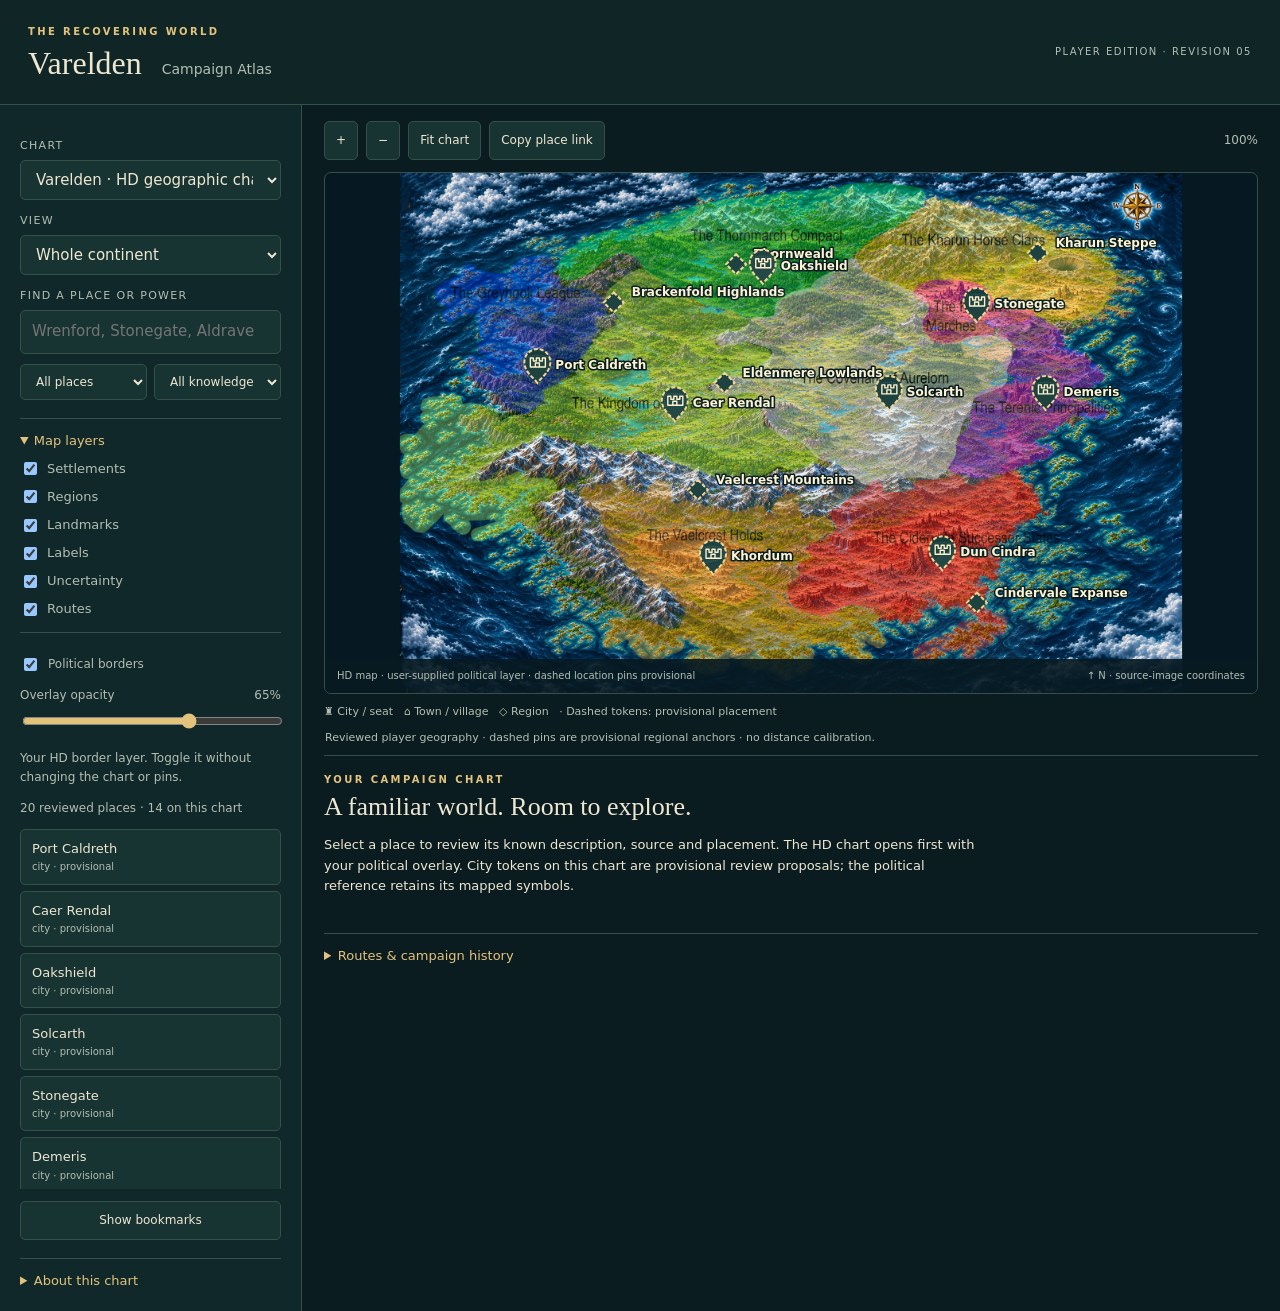
==== commit 04c587cc: "Add aligned HD political overlay controls and interactive location tokens" ====
--- a/index.html
+++ b/index.html
@@ -1,5 +1,5 @@
 <!doctype html>
 <html lang="en"><head><meta charset="utf-8"><meta name="viewport" content="width=device-width, initial-scale=1"><meta name="theme-color" content="#102829"><meta http-equiv="Content-Security-Policy" content="default-src 'self'; img-src 'self' data:; style-src 'self'; script-src 'self'; connect-src 'self'; object-src 'none'; base-uri 'none'"><title>Varelden · Campaign Atlas</title><link rel="stylesheet" href="atlas.css"><script type="module" src="js/atlas.js"></script></head>
 <body><header><div><span class="eyebrow">THE RECOVERING WORLD</span><h1>Varelden <span>Campaign Atlas</span></h1></div><span class="edition">PLAYER EDITION · REVISION 05</span></header>
-<main><aside aria-label="Atlas navigation"><label for="map">Chart</label><select id="map"></select><label for="view">View</label><select id="view"></select><label for="search">Find a place or power</label><input id="search" type="search" placeholder="Wrenford, Stonegate, Aldraven…"><div class="filters"><select id="kind" aria-label="Location type"><option value="">All places</option><option>settlement</option><option>region</option><option>landmark</option></select><select id="knowledge" aria-label="Knowledge"><option value="">All knowledge</option><option value="known">Known</option><option value="visited">Visited</option><option value="rumor">Rumors</option></select></div><details open><summary>Map layers</summary><div id="layers"></div></details><p id="count" class="muted" aria-live="polite"></p><nav id="list" aria-label="Location results"></nav><button id="bookmarks">Show bookmarks</button><details><summary>About this chart</summary><p>The original HD artwork is the geographic background. Pins describe their own evidence and coordinate frame. Regional anchors are approximate; political-map pins identify printed symbols. Decorative castles do not identify settlements.</p><p>No surveyed distance scale is established. Blank route or history layers mean no approved records, not that the world has no roads or history.</p><p>Player knowledge and visits are campaign records. A browser bookmark does not discover a location.</p></details></aside>
-<section class="workspace" aria-label="Interactive map"><div class="toolbar"><button id="zoom-in" aria-label="Zoom in">+</button><button id="zoom-out" aria-label="Zoom out">−</button><button id="fit">Fit chart</button><button id="share">Copy place link</button><span id="zoom" class="muted"></span></div><div id="mapstage" tabindex="0" aria-label="Map. Drag to pan, scroll to zoom, arrow keys to pan, plus or minus to zoom."><svg id="mapcanvas" xmlns="http://www.w3.org/2000/svg" role="img" aria-label="Varelden map"><g id="scene"><image id="art"/><g id="overlays"></g></g></svg><div class="map-caption"><span id="caption"></span><span>↑ N · source-image coordinates</span></div></div><div id="status" role="status">Loading reviewed atlas data…</div><section id="detail" aria-label="Selected location"><div class="eyebrow">YOUR CAMPAIGN CHART</div><h2>A familiar world. Room to explore.</h2><p>Select a place to review its known description, source and placement. The HD chart opens first; the political reference retains its own coordinate frame.</p></section><details class="ledger"><summary>Routes & campaign history</summary><div class="ledger-grid"><div><h3>Known connections</h3><div id="routes"></div></div><div><h3>Recorded changes</h3><div id="history"></div></div></div></details></section></main><noscript>This interactive atlas requires JavaScript. The reviewed records are also available in data/locations.json.</noscript></body></html>
+<main><aside aria-label="Atlas navigation"><label for="map">Chart</label><select id="map"></select><label for="view">View</label><select id="view"></select><label for="search">Find a place or power</label><input id="search" type="search" placeholder="Wrenford, Stonegate, Aldraven…"><div class="filters"><select id="kind" aria-label="Location type"><option value="">All places</option><option>settlement</option><option>region</option><option>landmark</option></select><select id="knowledge" aria-label="Knowledge"><option value="">All knowledge</option><option value="known">Known</option><option value="visited">Visited</option><option value="rumor">Rumors</option></select></div><details open><summary>Map layers</summary><div id="layers"></div><div id="political-controls"><label><input id="political-toggle" type="checkbox" checked> Political borders</label><label for="political-opacity">Overlay opacity <output id="opacity-value">65%</output></label><input id="political-opacity" type="range" min="0" max="100" value="65"><p class="muted">Your HD border layer. Toggle it without changing the chart or pins.</p></div></details><p id="count" class="muted" aria-live="polite"></p><nav id="list" aria-label="Location results"></nav><button id="bookmarks">Show bookmarks</button><details><summary>About this chart</summary><p>The original HD artwork is the geographic background. Pins describe their own evidence and coordinate frame. HD city pins and regional anchors are provisional; political-reference pins identify printed symbols. Decorative castles do not identify settlements.</p><p>No surveyed distance scale is established. Blank route or history layers mean no approved records, not that the world has no roads or history.</p><p>Player knowledge and visits are campaign records. A browser bookmark does not discover a location.</p></details></aside>
+<section class="workspace" aria-label="Interactive map"><div class="toolbar"><button id="zoom-in" aria-label="Zoom in">+</button><button id="zoom-out" aria-label="Zoom out">−</button><button id="fit">Fit chart</button><button id="share">Copy place link</button><span id="zoom" class="muted"></span></div><div id="mapstage" tabindex="0" aria-label="Map. Drag to pan, scroll to zoom, arrow keys to pan, plus or minus to zoom."><svg id="mapcanvas" xmlns="http://www.w3.org/2000/svg" role="img" aria-label="Varelden map"><g id="scene"><image id="art"/><image id="political-art" pointer-events="none"/><g id="overlays"></g></g></svg><div class="map-caption"><span id="caption"></span><span>↑ N · source-image coordinates</span></div></div><div class="token-legend">♜ City / seat &nbsp; ⌂ Town / village &nbsp; ◇ Region &nbsp; · Dashed tokens: provisional placement</div><div id="status" role="status">Loading reviewed atlas data…</div><section id="detail" aria-label="Selected location"><div class="eyebrow">YOUR CAMPAIGN CHART</div><h2>A familiar world. Room to explore.</h2><p>Select a place to review its known description, source and placement. The HD chart opens first with your political overlay. City tokens on this chart are provisional review proposals; the political reference retains its mapped symbols.</p></section><details class="ledger"><summary>Routes & campaign history</summary><div class="ledger-grid"><div><h3>Known connections</h3><div id="routes"></div></div><div><h3>Recorded changes</h3><div id="history"></div></div></div></details></section></main><noscript>This interactive atlas requires JavaScript. The reviewed records are also available in data/locations.json.</noscript></body></html>
--- a/atlas.css
+++ b/atlas.css
@@ -1 +1,6 @@
 :root{color-scheme:dark;--bg:#0b1c20;--panel:#102829;--line:#35504b;--ink:#eee7d2;--muted:#b3beb2;--gold:#e3c37c}*{box-sizing:border-box}body{margin:0;background:var(--bg);color:var(--ink);font:15px/1.55 system-ui,sans-serif}header{display:flex;justify-content:space-between;align-items:center;padding:19px 28px;border-bottom:1px solid var(--line);background:#102626}.eyebrow{font-size:10px;font-weight:700;letter-spacing:.24em;color:var(--gold)}h1{font:32px Georgia,serif;margin:3px 0}h1 span{font:14px system-ui;color:var(--muted);margin-left:12px}.edition{font-size:10px;letter-spacing:.15em;color:var(--muted)}main{display:grid;grid-template-columns:302px minmax(0,1fr);min-height:calc(100vh - 100px)}aside{padding:20px;background:var(--panel);border-right:1px solid var(--line)}label{display:block;margin:12px 0 6px;font-size:11px;text-transform:uppercase;letter-spacing:.12em;color:var(--muted)}button,select,input{font:inherit;border:1px solid var(--line);border-radius:5px;padding:9px 11px;background:#173332;color:var(--ink)}button{cursor:pointer}button:hover,button[aria-pressed=true]{border-color:var(--gold);background:#284743}button:focus-visible,select:focus-visible,input:focus-visible,a:focus-visible{outline:2px solid var(--gold);outline-offset:3px}aside>select,aside>input{width:100%}.filters{display:flex;gap:7px;margin-top:10px}.filters select{width:50%;font-size:12px}details{border-top:1px solid var(--line);margin-top:18px;padding-top:12px}summary{cursor:pointer;color:var(--gold);font-size:13px}#layers label{display:flex;gap:7px;align-items:center;margin:8px 0;text-transform:none;letter-spacing:0;font-size:13px}#list{max-height:40vh;overflow:auto;display:grid;gap:6px}#list button{text-align:left;font-size:13px}#list small{display:block;font-size:10px;color:var(--muted)}#bookmarks{margin-top:12px;width:100%;font-size:12px}.muted,small,aside details p{color:var(--muted);font-size:12px}.workspace{min-width:0;padding:16px 22px}.toolbar{display:flex;gap:8px;align-items:center;margin-bottom:12px}.toolbar button{font-size:12px}#zoom{margin-left:auto}#mapstage{height:58vh;min-height:340px;position:relative;overflow:hidden;background:#061821;border:1px solid var(--line);border-radius:7px;touch-action:none}svg{width:100%;height:100%;display:block;cursor:grab;user-select:none}svg:active{cursor:grabbing}.map-caption{position:absolute;bottom:0;left:0;right:0;display:flex;justify-content:space-between;gap:12px;padding:9px 12px;background:#071a21e8;color:var(--muted);font-size:10px;pointer-events:none}#status{font-size:11px;color:var(--muted);padding:9px 1px;min-height:34px}#detail{border-top:1px solid var(--line);padding:16px 0 0;min-height:160px}h2{font:26px Georgia,serif;margin:5px 0 10px}h3{font:18px Georgia,serif;color:var(--gold)}#detail p{max-width:80ch;font-size:13px}dl{display:grid;grid-template-columns:125px 1fr;gap:6px 14px;font-size:12px}dt{color:var(--muted)}dd{margin:0}.badge{display:inline-block;border:1px solid var(--line);color:var(--gold);padding:2px 8px;border-radius:12px;font-size:10px;margin-right:5px}.ledger{padding-bottom:20px}.ledger-grid{display:grid;grid-template-columns:1fr 1fr;gap:30px}.ledger p{font-size:12px}.pin{cursor:pointer}.pin circle{stroke:#fff3cc;stroke-width:2;fill:#c48e31}.pin.provisional circle{fill:#236a6c;stroke-dasharray:3 2}.pin text{fill:#fff4d2;paint-order:stroke;stroke:#071b21;stroke-width:4px;stroke-linejoin:round;font:13px system-ui;pointer-events:none}.uncertainty{fill:#cbe7d408;stroke:#cbe7d4;stroke-width:1;stroke-dasharray:5 5;pointer-events:none}.route{fill:none;stroke:#e7c777;stroke-width:3;stroke-dasharray:9 6}#detail button{font-size:12px;margin:5px 7px 0 0}a{color:var(--gold)}@media(min-width:1500px){#mapstage{height:65vh}}@media(max-width:800px){header{padding:15px}h1{font-size:26px}h1 span{display:block;margin:3px 0 0}.edition{font-size:8px;max-width:100px}main{display:flex;flex-direction:column}aside{border-right:0;padding:12px 16px}aside details{margin-top:10px}#list{max-height:150px;grid-template-columns:1fr 1fr}.workspace{padding:12px}#mapstage{height:55vh;min-height:300px}.map-caption span:last-child{display:none}.toolbar{gap:5px}.toolbar button{padding:7px 9px}#zoom{font-size:10px}.ledger-grid{grid-template-columns:1fr}dl{grid-template-columns:90px 1fr}}
+
+[hidden]{display:none!important}#political-controls{border-top:1px solid var(--line);padding-top:10px;margin-top:12px}#political-controls label{display:flex;align-items:center;gap:8px;text-transform:none;letter-spacing:0;font-size:12px}#political-opacity{width:100%;padding:0;accent-color:var(--gold)}#opacity-value{margin-left:auto}.token-legend{font-size:11px;color:var(--muted);padding-top:9px}.pin .token-body{fill:#173c3b;stroke:#f2d492;stroke-width:2}.pin.provisional .token-body{stroke-dasharray:4 2}.pin .token-icon{fill:none;stroke:#fff1cb;stroke-width:1.4;stroke-linejoin:round}.pin .hit-target{stroke:none;fill:transparent}.pin.selected .token-body,.pin:hover .token-body{fill:#a26b25;stroke:#fff9de}.pin .token-label{font:bold 12px system-ui;stroke-width:3px}.pin:focus{outline:none}.pin:focus .token-body{stroke:#fff;stroke-width:3}#political-art{pointer-events:none}
+.pin .token-label{pointer-events:auto}
+.pin{pointer-events:bounding-box}
+.pin .hit-target,.pin.provisional .hit-target{fill:transparent;stroke:none}
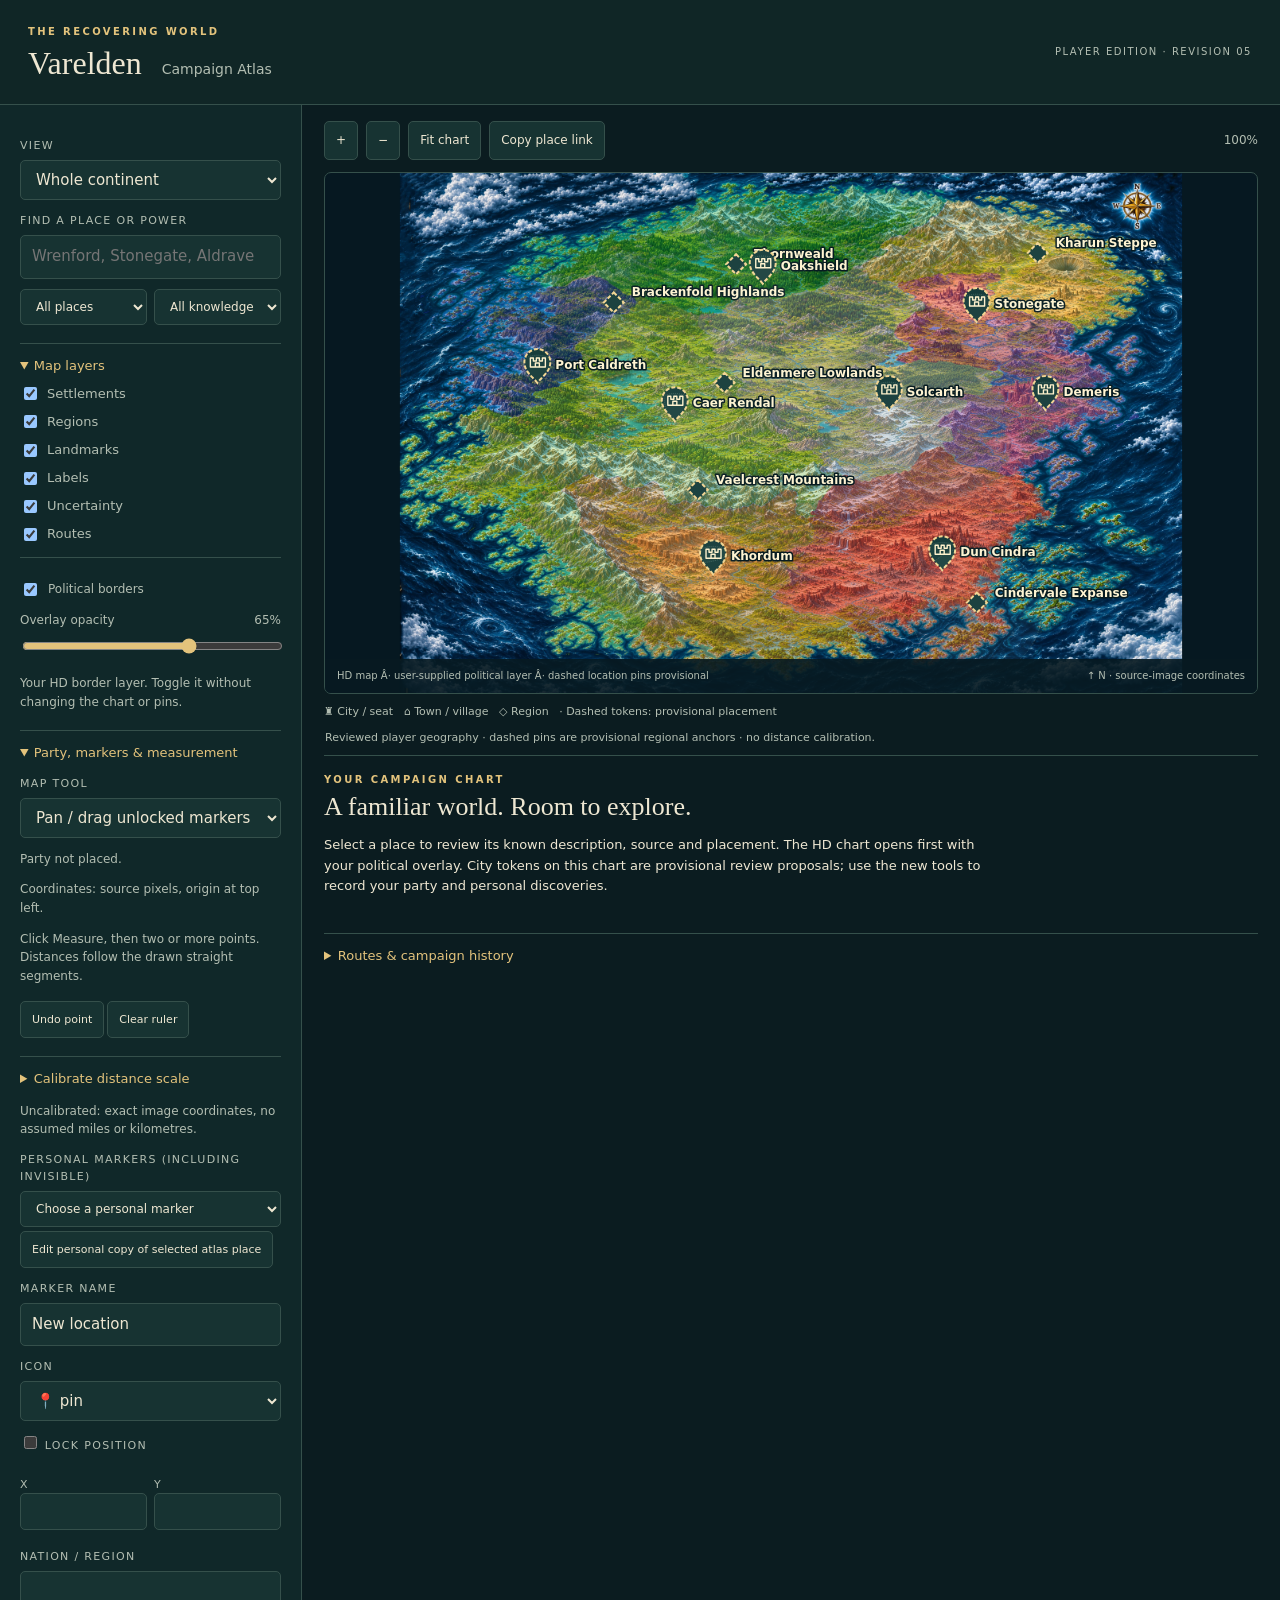
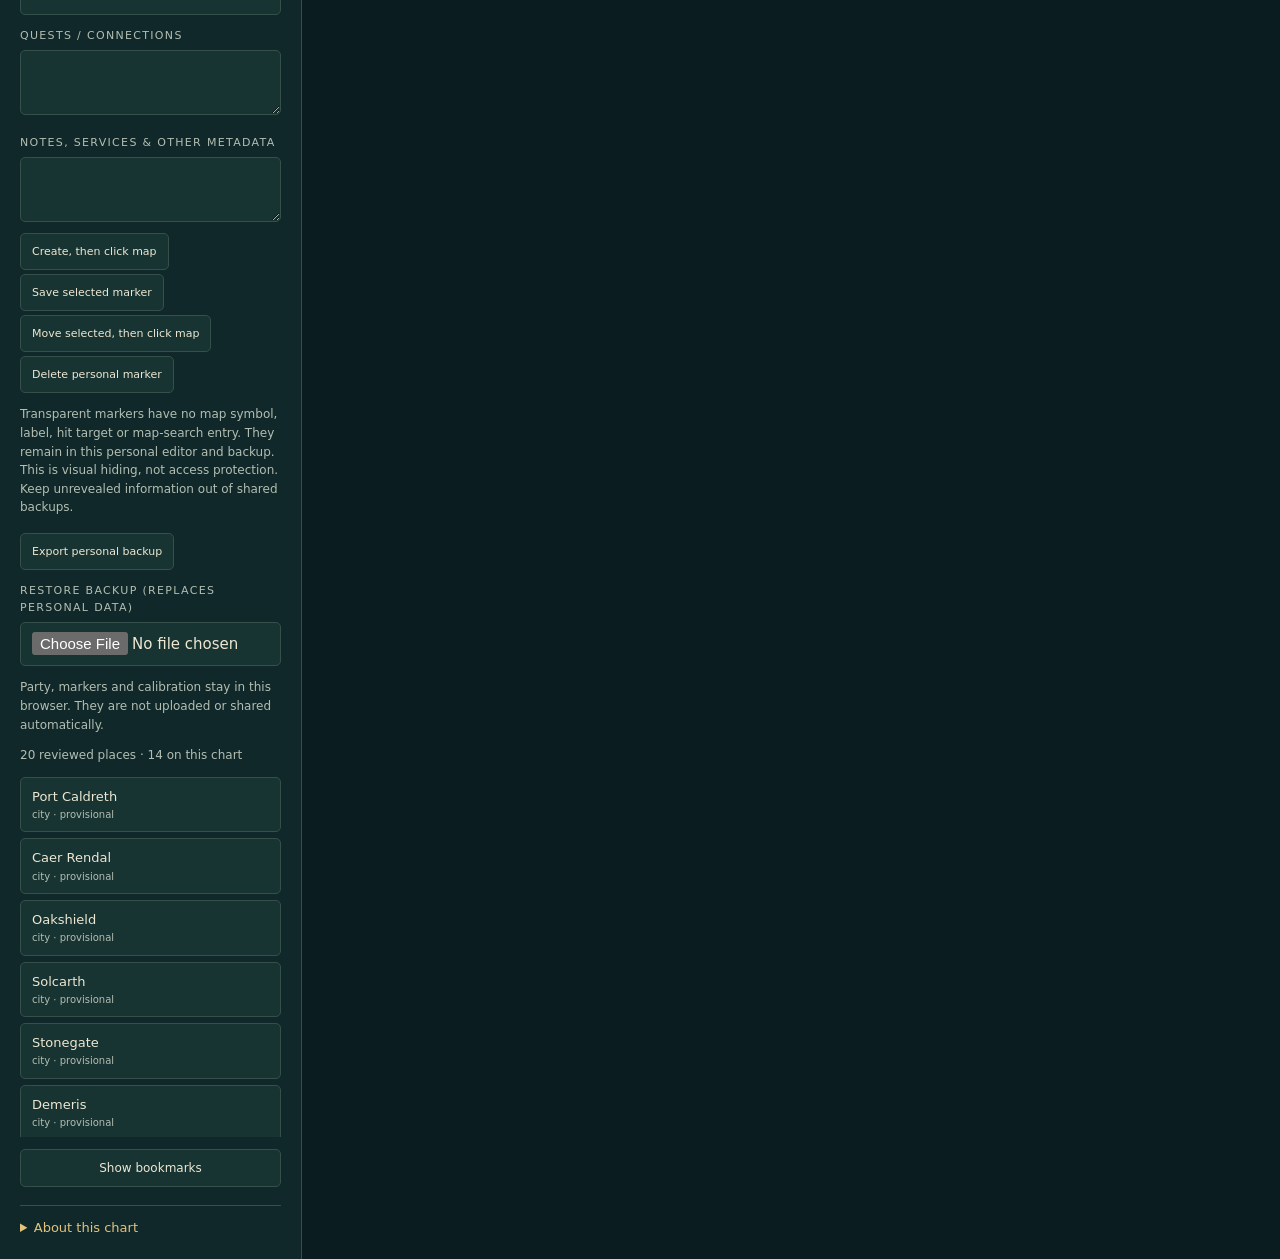
==== commit 05778ff2: "Add personal party tracking, locked custom markers, calibrated ruler, and v2 HD overlay" ====
--- a/index.html
+++ b/index.html
@@ -1,5 +1,16 @@
-<!doctype html>
-<html lang="en"><head><meta charset="utf-8"><meta name="viewport" content="width=device-width, initial-scale=1"><meta name="theme-color" content="#102829"><meta http-equiv="Content-Security-Policy" content="default-src 'self'; img-src 'self' data:; style-src 'self'; script-src 'self'; connect-src 'self'; object-src 'none'; base-uri 'none'"><title>Varelden · Campaign Atlas</title><link rel="stylesheet" href="atlas.css"><script type="module" src="js/atlas.js"></script></head>
-<body><header><div><span class="eyebrow">THE RECOVERING WORLD</span><h1>Varelden <span>Campaign Atlas</span></h1></div><span class="edition">PLAYER EDITION · REVISION 05</span></header>
-<main><aside aria-label="Atlas navigation"><label for="map">Chart</label><select id="map"></select><label for="view">View</label><select id="view"></select><label for="search">Find a place or power</label><input id="search" type="search" placeholder="Wrenford, Stonegate, Aldraven…"><div class="filters"><select id="kind" aria-label="Location type"><option value="">All places</option><option>settlement</option><option>region</option><option>landmark</option></select><select id="knowledge" aria-label="Knowledge"><option value="">All knowledge</option><option value="known">Known</option><option value="visited">Visited</option><option value="rumor">Rumors</option></select></div><details open><summary>Map layers</summary><div id="layers"></div><div id="political-controls"><label><input id="political-toggle" type="checkbox" checked> Political borders</label><label for="political-opacity">Overlay opacity <output id="opacity-value">65%</output></label><input id="political-opacity" type="range" min="0" max="100" value="65"><p class="muted">Your HD border layer. Toggle it without changing the chart or pins.</p></div></details><p id="count" class="muted" aria-live="polite"></p><nav id="list" aria-label="Location results"></nav><button id="bookmarks">Show bookmarks</button><details><summary>About this chart</summary><p>The original HD artwork is the geographic background. Pins describe their own evidence and coordinate frame. HD city pins and regional anchors are provisional; political-reference pins identify printed symbols. Decorative castles do not identify settlements.</p><p>No surveyed distance scale is established. Blank route or history layers mean no approved records, not that the world has no roads or history.</p><p>Player knowledge and visits are campaign records. A browser bookmark does not discover a location.</p></details></aside>
-<section class="workspace" aria-label="Interactive map"><div class="toolbar"><button id="zoom-in" aria-label="Zoom in">+</button><button id="zoom-out" aria-label="Zoom out">−</button><button id="fit">Fit chart</button><button id="share">Copy place link</button><span id="zoom" class="muted"></span></div><div id="mapstage" tabindex="0" aria-label="Map. Drag to pan, scroll to zoom, arrow keys to pan, plus or minus to zoom."><svg id="mapcanvas" xmlns="http://www.w3.org/2000/svg" role="img" aria-label="Varelden map"><g id="scene"><image id="art"/><image id="political-art" pointer-events="none"/><g id="overlays"></g></g></svg><div class="map-caption"><span id="caption"></span><span>↑ N · source-image coordinates</span></div></div><div class="token-legend">♜ City / seat &nbsp; ⌂ Town / village &nbsp; ◇ Region &nbsp; · Dashed tokens: provisional placement</div><div id="status" role="status">Loading reviewed atlas data…</div><section id="detail" aria-label="Selected location"><div class="eyebrow">YOUR CAMPAIGN CHART</div><h2>A familiar world. Room to explore.</h2><p>Select a place to review its known description, source and placement. The HD chart opens first with your political overlay. City tokens on this chart are provisional review proposals; the political reference retains its mapped symbols.</p></section><details class="ledger"><summary>Routes & campaign history</summary><div class="ledger-grid"><div><h3>Known connections</h3><div id="routes"></div></div><div><h3>Recorded changes</h3><div id="history"></div></div></div></details></section></main><noscript>This interactive atlas requires JavaScript. The reviewed records are also available in data/locations.json.</noscript></body></html>
+<!doctype html>
+<html lang="en"><head><meta charset="utf-8"><meta name="viewport" content="width=device-width, initial-scale=1"><meta name="theme-color" content="#102829"><meta http-equiv="Content-Security-Policy" content="default-src 'self'; img-src 'self' data:; style-src 'self'; script-src 'self'; connect-src 'self'; object-src 'none'; base-uri 'none'"><title>Varelden · Campaign Atlas</title><link rel="stylesheet" href="atlas.css"><script type="module" src="js/atlas.js"></script></head>
+<body><header><div><span class="eyebrow">THE RECOVERING WORLD</span><h1>Varelden <span>Campaign Atlas</span></h1></div><span class="edition">PLAYER EDITION · REVISION 05</span></header>
+<main><aside aria-label="Atlas navigation"><label for="map">Chart</label><select id="map"></select><label for="view">View</label><select id="view"></select><label for="search">Find a place or power</label><input id="search" type="search" placeholder="Wrenford, Stonegate, Aldraven…"><div class="filters"><select id="kind" aria-label="Location type"><option value="">All places</option><option>settlement</option><option>region</option><option>landmark</option></select><select id="knowledge" aria-label="Knowledge"><option value="">All knowledge</option><option value="known">Known</option><option value="visited">Visited</option><option value="rumor">Rumors</option></select></div><details open><summary>Map layers</summary><div id="layers"></div><div id="political-controls"><label><input id="political-toggle" type="checkbox" checked> Political borders</label><label for="political-opacity">Overlay opacity <output id="opacity-value">65%</output></label><input id="political-opacity" type="range" min="0" max="100" value="65"><p class="muted">Your HD border layer. Toggle it without changing the chart or pins.</p></div></details><details open id="personal-tools"><summary>Party, markers &amp; measurement</summary>
+<label for="tool-mode">Map tool</label><select id="tool-mode"><option value="pan">Pan / drag unlocked markers</option><option value="party">Place party</option><option value="marker">Place a new marker</option><option value="relocate">Move selected marker</option><option value="measure">Measure distance / path</option></select>
+<p id="party-position" class="muted"></p><p id="coordinate-readout" class="muted">Coordinates: source pixels, origin at top left.</p>
+<p id="measure-result" aria-live="polite" class="muted"></p><button id="undo-measure">Undo point</button><button id="clear-measure">Clear ruler</button>
+<details><summary>Calibrate distance scale</summary><p class="muted">Measure between two points with a known separation. Calibration sets a planar estimate across this illustrated map; it does not establish surveyed geography.</p><label for="known-distance">Known distance</label><input id="known-distance" type="number" min="0.000001" step="any"><select id="known-unit" aria-label="Distance unit"><option value="km">Kilometres</option><option value="mi">Miles</option></select><label for="scale-evidence">Scale source / assumption</label><input id="scale-evidence"><button id="calibrate">Use measured reference</button><button id="clear-scale">Clear calibration</button></details><p id="scale-status" class="muted"></p>
+<label for="personal-list">Personal markers (including invisible)</label><select id="personal-list"></select><button id="copy-place">Edit personal copy of selected atlas place</button>
+<label for="marker-name">Marker name</label><input id="marker-name" maxlength="200" value="New location"><label for="marker-icon">Icon</label><select id="marker-icon"></select>
+<label><input id="marker-locked" type="checkbox"> Lock position</label><div class="filters"><label>X<input id="marker-x" type="number" min="0" max="3932" step="any"></label><label>Y<input id="marker-y" type="number" min="0" max="2614" step="any"></label></div>
+<label for="marker-nation">Nation / region</label><input id="marker-nation"><label for="marker-quests">Quests / connections</label><textarea id="marker-quests" maxlength="20000"></textarea><label for="marker-notes">Notes, services &amp; other metadata</label><textarea id="marker-notes" maxlength="20000"></textarea>
+<button id="new-marker">Create, then click map</button><button id="save-marker">Save selected marker</button><button id="move-marker">Move selected, then click map</button><button id="delete-marker">Delete personal marker</button>
+<p class="muted">Transparent markers have no map symbol, label, hit target or map-search entry. They remain in this personal editor and backup. This is visual hiding, not access protection. Keep unrevealed information out of shared backups.</p>
+<button id="export-personal">Export personal backup</button><label for="import-personal">Restore backup (replaces personal data)</label><input id="import-personal" type="file" accept="application/json,.json"><p id="personal-status" role="status" class="muted">Party, markers and calibration stay in this browser. They are not uploaded or shared automatically.</p></details><p id="count" class="muted" aria-live="polite"></p><nav id="list" aria-label="Location results"></nav><button id="bookmarks">Show bookmarks</button><details><summary>About this chart</summary><p>The original HD artwork is the geographic background. Pins describe their own evidence and coordinate frame. HD city pins and regional anchors are provisional. Decorative castles do not identify settlements.</p><p>No surveyed distance scale is established. Blank route or history layers mean no approved records, not that the world has no roads or history.</p><p>Player knowledge and visits are campaign records. A browser bookmark does not discover a location.</p></details></aside>
+<section class="workspace" aria-label="Interactive map"><div class="toolbar"><button id="zoom-in" aria-label="Zoom in">+</button><button id="zoom-out" aria-label="Zoom out">−</button><button id="fit">Fit chart</button><button id="share">Copy place link</button><span id="zoom" class="muted"></span></div><div id="mapstage" tabindex="0" aria-label="Map. Drag to pan, scroll to zoom, arrow keys to pan, plus or minus to zoom."><svg id="mapcanvas" xmlns="http://www.w3.org/2000/svg" role="img" aria-label="Varelden map"><g id="scene"><image id="art"/><image id="political-art" pointer-events="none"/><g id="overlays"></g></g></svg><div class="map-caption"><span id="caption"></span><span>↑ N · source-image coordinates</span></div></div><div class="token-legend">♜ City / seat &nbsp; ⌂ Town / village &nbsp; ◇ Region &nbsp; · Dashed tokens: provisional placement</div><div id="status" role="status">Loading reviewed atlas data…</div><section id="detail" aria-label="Selected location"><div class="eyebrow">YOUR CAMPAIGN CHART</div><h2>A familiar world. Room to explore.</h2><p>Select a place to review its known description, source and placement. The HD chart opens first with your political overlay. City tokens on this chart are provisional review proposals; use the new tools to record your party and personal discoveries.</p></section><details class="ledger"><summary>Routes & campaign history</summary><div class="ledger-grid"><div><h3>Known connections</h3><div id="routes"></div></div><div><h3>Recorded changes</h3><div id="history"></div></div></div></details></section></main><noscript>This interactive atlas requires JavaScript. The reviewed records are also available in data/locations.json.</noscript></body></html>
--- a/atlas.css
+++ b/atlas.css
@@ -4,3 +4,7 @@
 .pin .token-label{pointer-events:auto}
 .pin{pointer-events:bounding-box}
 .pin .hit-target,.pin.provisional .hit-target{fill:transparent;stroke:none}
+
+#personal-tools input:not([type=checkbox]),#personal-tools select,#personal-tools textarea{width:100%;max-width:100%}#personal-tools textarea{background:#173332;color:var(--ink);border:1px solid var(--line);border-radius:5px;min-height:65px;padding:7px;font:inherit}#personal-tools button{font-size:11px;margin:4px 3px 0 0}#personal-tools label{font-size:11px}#personal-tools .filters label{width:50%;min-width:0}#personal-tools .filters input{min-width:0}#personal-list{font-size:12px}.personal-pin{cursor:grab;pointer-events:bounding-box}.personal-label{fill:#fff5cc;paint-order:stroke;stroke:#071a21;stroke-width:3;font:12px system-ui}.personal-pin:focus circle{stroke:white;stroke-width:3}#coordinate-readout{font-variant-numeric:tabular-nums}#map{display:none}
+@media(min-width:801px){.workspace{position:sticky;top:0;align-self:start}}
+label[for=map]{display:none}
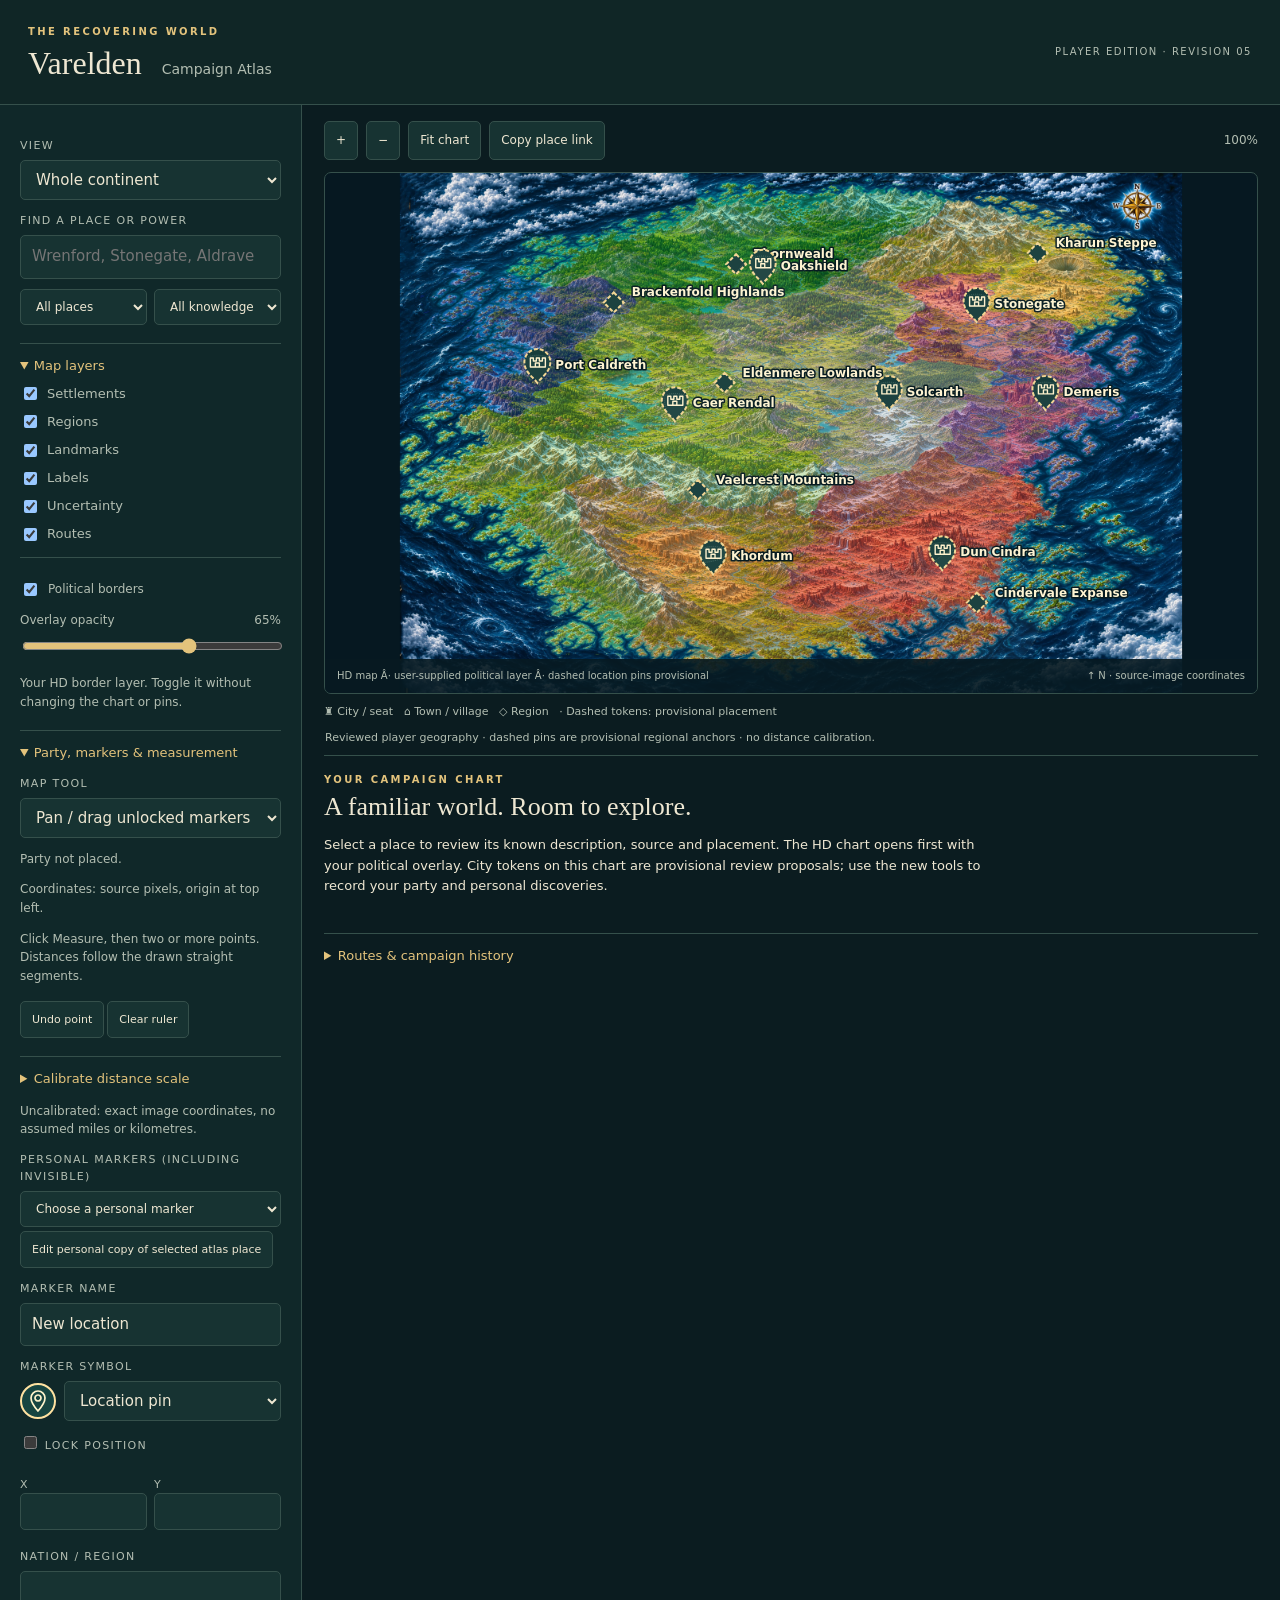
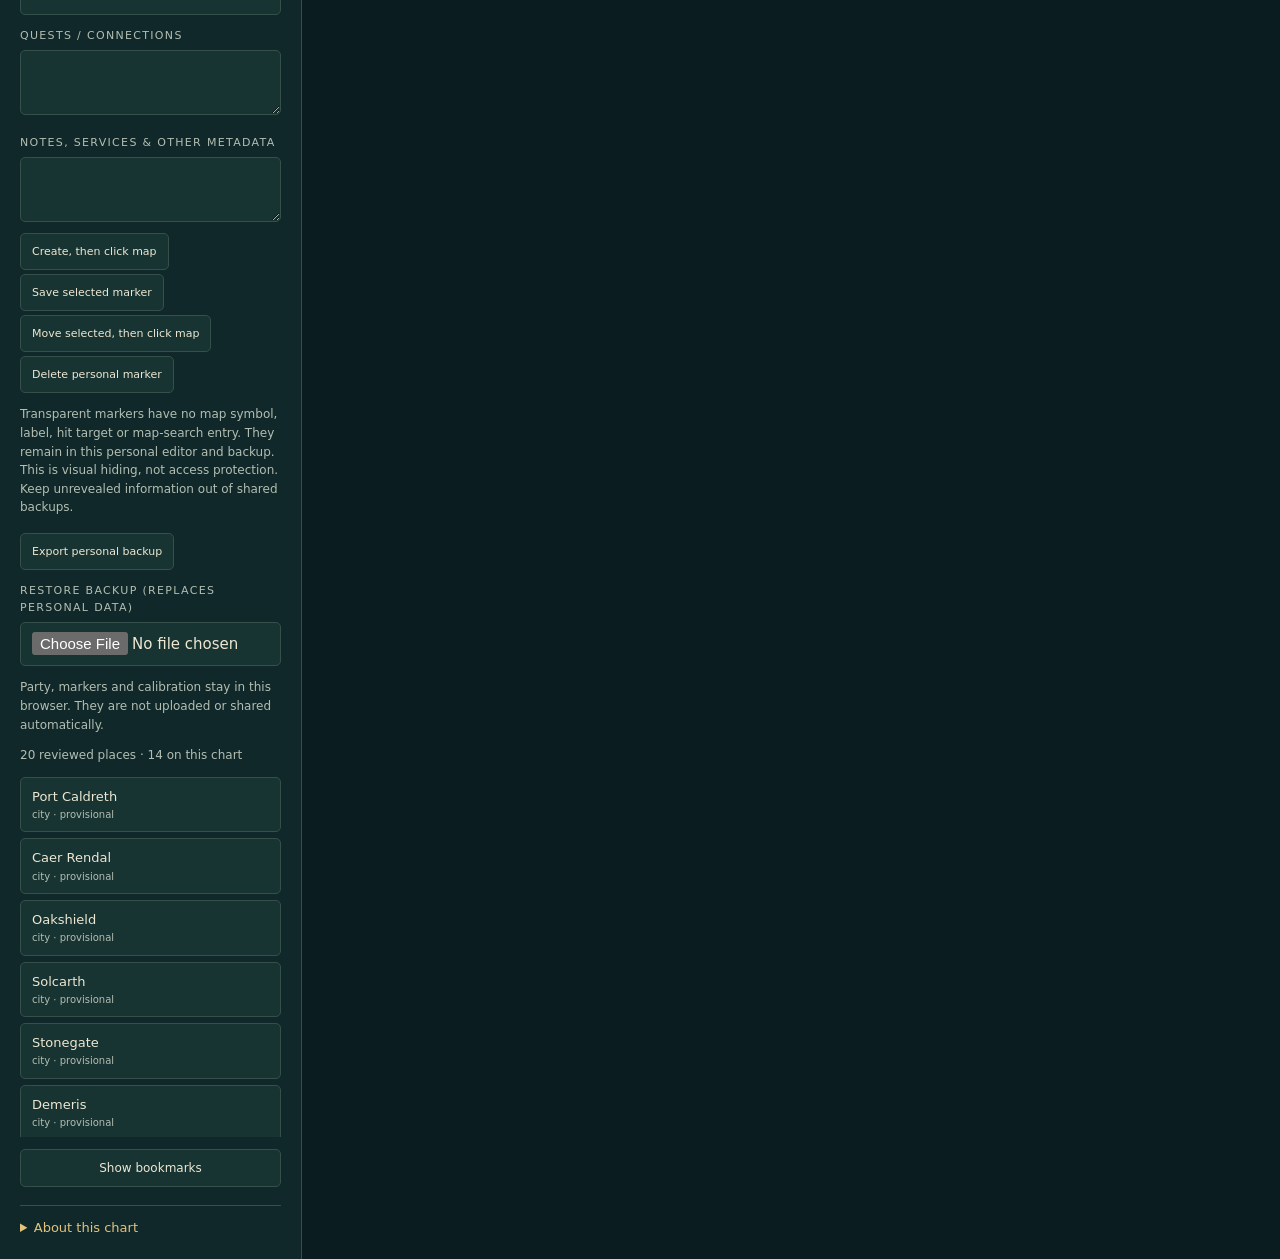
==== commit 0e22db6f: "Add grouped cartographic symbols and matching pin previews" ====
--- a/index.html
+++ b/index.html
@@ -7,7 +7,7 @@
 <p id="measure-result" aria-live="polite" class="muted"></p><button id="undo-measure">Undo point</button><button id="clear-measure">Clear ruler</button>
 <details><summary>Calibrate distance scale</summary><p class="muted">Measure between two points with a known separation. Calibration sets a planar estimate across this illustrated map; it does not establish surveyed geography.</p><label for="known-distance">Known distance</label><input id="known-distance" type="number" min="0.000001" step="any"><select id="known-unit" aria-label="Distance unit"><option value="km">Kilometres</option><option value="mi">Miles</option></select><label for="scale-evidence">Scale source / assumption</label><input id="scale-evidence"><button id="calibrate">Use measured reference</button><button id="clear-scale">Clear calibration</button></details><p id="scale-status" class="muted"></p>
 <label for="personal-list">Personal markers (including invisible)</label><select id="personal-list"></select><button id="copy-place">Edit personal copy of selected atlas place</button>
-<label for="marker-name">Marker name</label><input id="marker-name" maxlength="200" value="New location"><label for="marker-icon">Icon</label><select id="marker-icon"></select>
+<label for="marker-name">Marker name</label><input id="marker-name" maxlength="200" value="New location"><label for="marker-icon">Marker symbol</label><div class="symbol-picker"><svg id="marker-preview" viewBox="-16 -16 32 32" aria-hidden="true"></svg><select id="marker-icon"></select></div>
 <label><input id="marker-locked" type="checkbox"> Lock position</label><div class="filters"><label>X<input id="marker-x" type="number" min="0" max="3932" step="any"></label><label>Y<input id="marker-y" type="number" min="0" max="2614" step="any"></label></div>
 <label for="marker-nation">Nation / region</label><input id="marker-nation"><label for="marker-quests">Quests / connections</label><textarea id="marker-quests" maxlength="20000"></textarea><label for="marker-notes">Notes, services &amp; other metadata</label><textarea id="marker-notes" maxlength="20000"></textarea>
 <button id="new-marker">Create, then click map</button><button id="save-marker">Save selected marker</button><button id="move-marker">Move selected, then click map</button><button id="delete-marker">Delete personal marker</button>
--- a/atlas.css
+++ b/atlas.css
@@ -8,3 +8,7 @@
 #personal-tools input:not([type=checkbox]),#personal-tools select,#personal-tools textarea{width:100%;max-width:100%}#personal-tools textarea{background:#173332;color:var(--ink);border:1px solid var(--line);border-radius:5px;min-height:65px;padding:7px;font:inherit}#personal-tools button{font-size:11px;margin:4px 3px 0 0}#personal-tools label{font-size:11px}#personal-tools .filters label{width:50%;min-width:0}#personal-tools .filters input{min-width:0}#personal-list{font-size:12px}.personal-pin{cursor:grab;pointer-events:bounding-box}.personal-label{fill:#fff5cc;paint-order:stroke;stroke:#071a21;stroke-width:3;font:12px system-ui}.personal-pin:focus circle{stroke:white;stroke-width:3}#coordinate-readout{font-variant-numeric:tabular-nums}#map{display:none}
 @media(min-width:801px){.workspace{position:sticky;top:0;align-self:start}}
 label[for=map]{display:none}
+
+.symbol-picker { display: grid; grid-template-columns: 36px minmax(0, 1fr); align-items: center; gap: 8px; }
+#marker-preview { width: 36px; height: 36px; border-radius: 50%; background: #174541; border: 2px solid #ffe2a1; cursor: default; }
+.cartographic-glyph { fill: none; stroke: #fff4cc; stroke-width: 1.7; stroke-linecap: round; stroke-linejoin: round; pointer-events: none; }
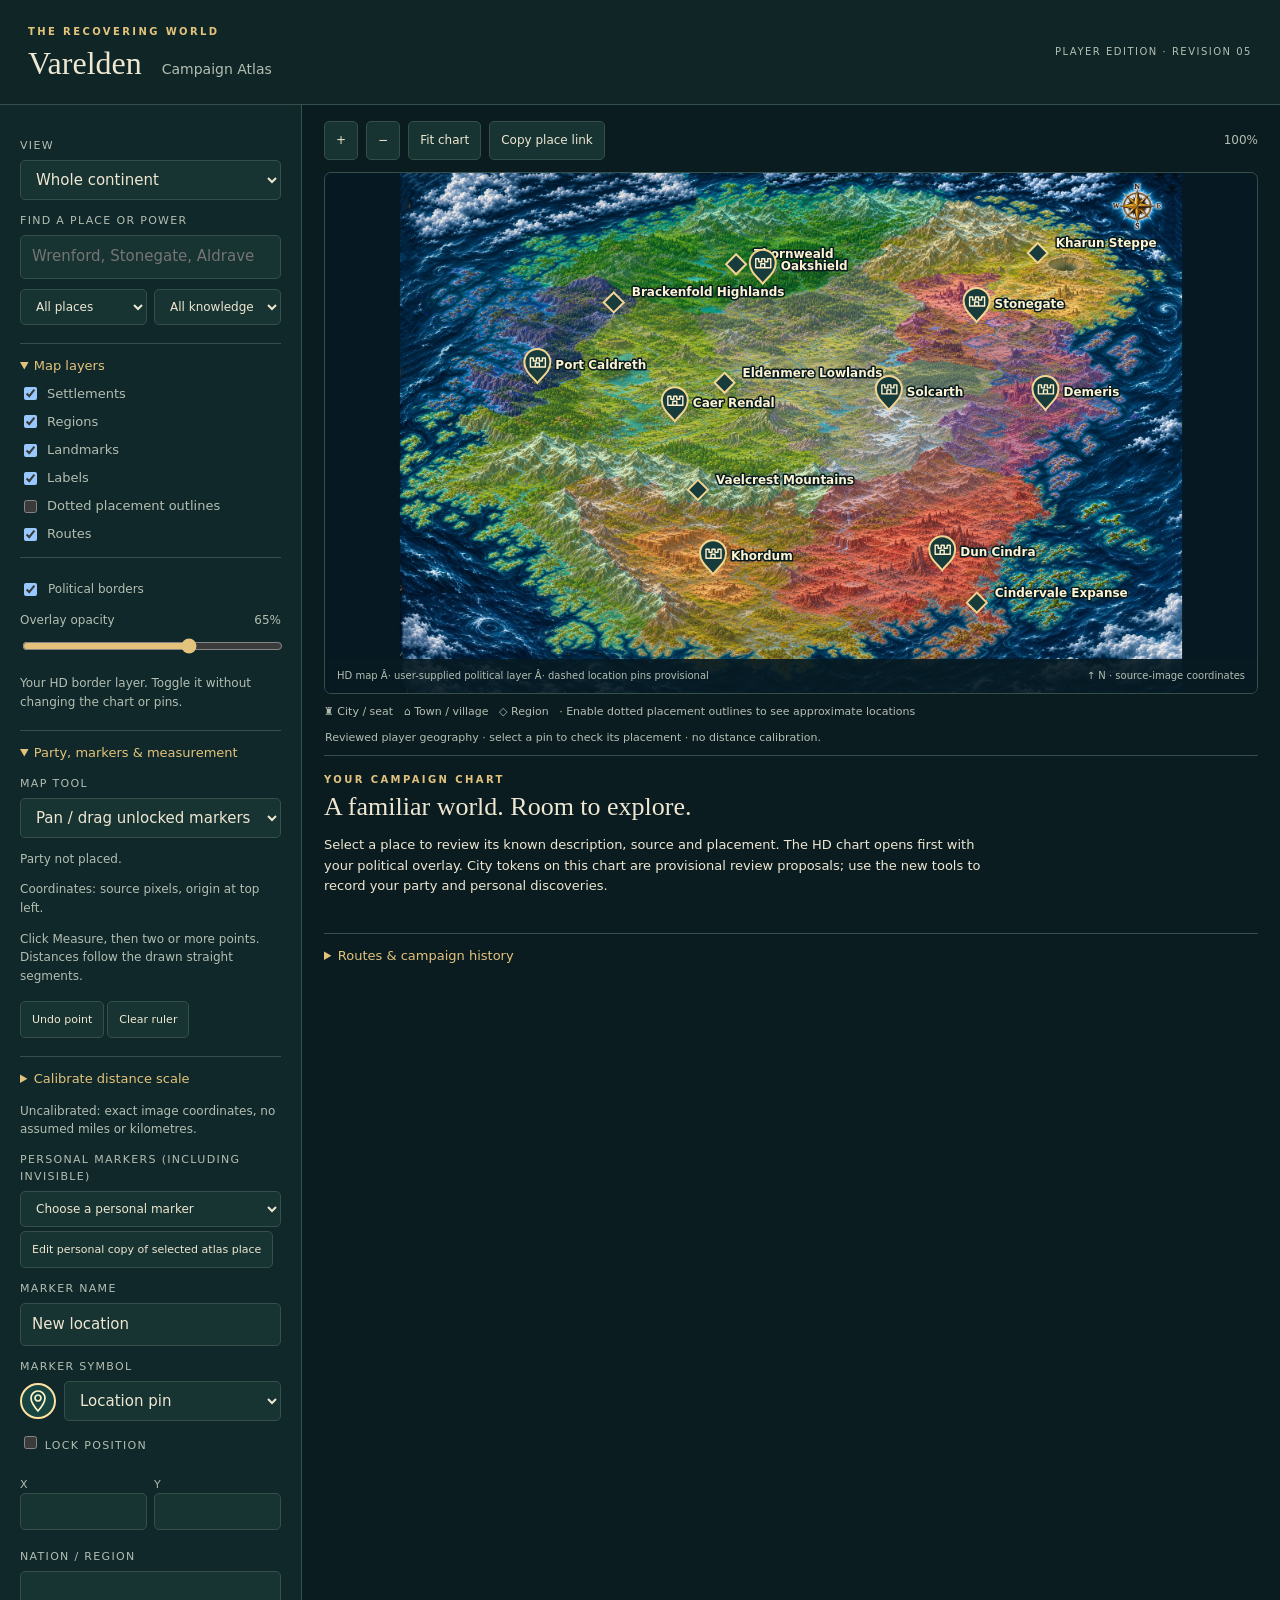
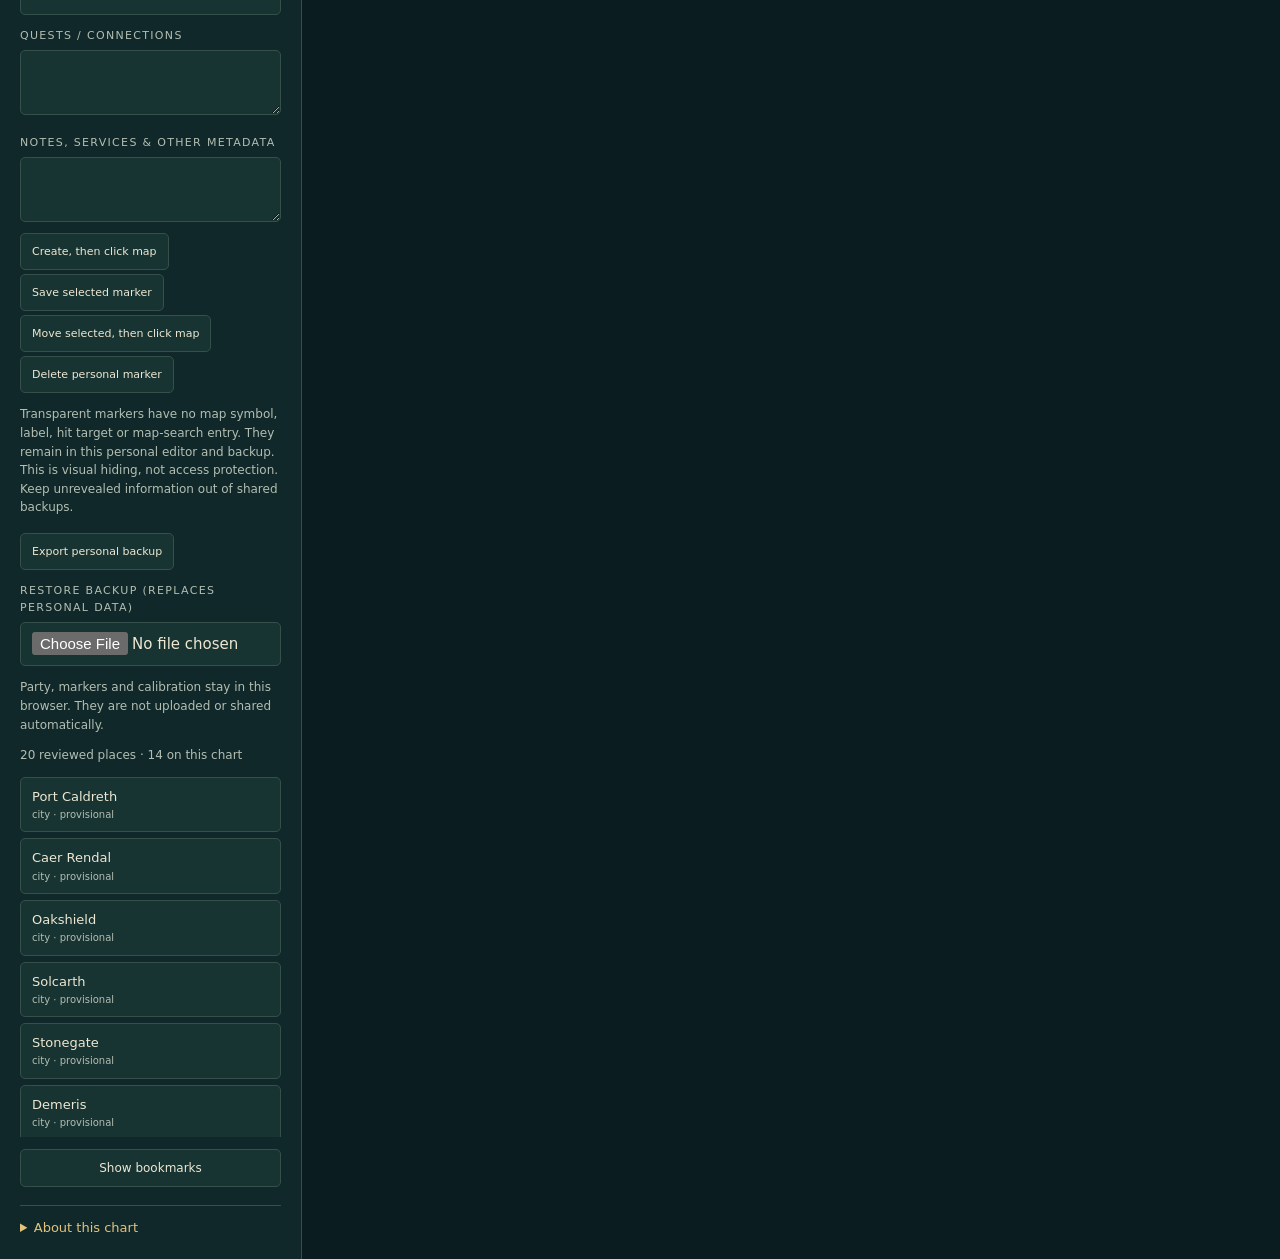
==== commit 935efaaa: "Make dotted placement outlines optional and remember the map preference" ====
--- a/index.html
+++ b/index.html
@@ -13,4 +13,4 @@
 <button id="new-marker">Create, then click map</button><button id="save-marker">Save selected marker</button><button id="move-marker">Move selected, then click map</button><button id="delete-marker">Delete personal marker</button>
 <p class="muted">Transparent markers have no map symbol, label, hit target or map-search entry. They remain in this personal editor and backup. This is visual hiding, not access protection. Keep unrevealed information out of shared backups.</p>
 <button id="export-personal">Export personal backup</button><label for="import-personal">Restore backup (replaces personal data)</label><input id="import-personal" type="file" accept="application/json,.json"><p id="personal-status" role="status" class="muted">Party, markers and calibration stay in this browser. They are not uploaded or shared automatically.</p></details><p id="count" class="muted" aria-live="polite"></p><nav id="list" aria-label="Location results"></nav><button id="bookmarks">Show bookmarks</button><details><summary>About this chart</summary><p>The original HD artwork is the geographic background. Pins describe their own evidence and coordinate frame. HD city pins and regional anchors are provisional. Decorative castles do not identify settlements.</p><p>No surveyed distance scale is established. Blank route or history layers mean no approved records, not that the world has no roads or history.</p><p>Player knowledge and visits are campaign records. A browser bookmark does not discover a location.</p></details></aside>
-<section class="workspace" aria-label="Interactive map"><div class="toolbar"><button id="zoom-in" aria-label="Zoom in">+</button><button id="zoom-out" aria-label="Zoom out">−</button><button id="fit">Fit chart</button><button id="share">Copy place link</button><span id="zoom" class="muted"></span></div><div id="mapstage" tabindex="0" aria-label="Map. Drag to pan, scroll to zoom, arrow keys to pan, plus or minus to zoom."><svg id="mapcanvas" xmlns="http://www.w3.org/2000/svg" role="img" aria-label="Varelden map"><g id="scene"><image id="art"/><image id="political-art" pointer-events="none"/><g id="overlays"></g></g></svg><div class="map-caption"><span id="caption"></span><span>↑ N · source-image coordinates</span></div></div><div class="token-legend">♜ City / seat &nbsp; ⌂ Town / village &nbsp; ◇ Region &nbsp; · Dashed tokens: provisional placement</div><div id="status" role="status">Loading reviewed atlas data…</div><section id="detail" aria-label="Selected location"><div class="eyebrow">YOUR CAMPAIGN CHART</div><h2>A familiar world. Room to explore.</h2><p>Select a place to review its known description, source and placement. The HD chart opens first with your political overlay. City tokens on this chart are provisional review proposals; use the new tools to record your party and personal discoveries.</p></section><details class="ledger"><summary>Routes & campaign history</summary><div class="ledger-grid"><div><h3>Known connections</h3><div id="routes"></div></div><div><h3>Recorded changes</h3><div id="history"></div></div></div></details></section></main><noscript>This interactive atlas requires JavaScript. The reviewed records are also available in data/locations.json.</noscript></body></html>
+<section class="workspace" aria-label="Interactive map"><div class="toolbar"><button id="zoom-in" aria-label="Zoom in">+</button><button id="zoom-out" aria-label="Zoom out">−</button><button id="fit">Fit chart</button><button id="share">Copy place link</button><span id="zoom" class="muted"></span></div><div id="mapstage" tabindex="0" aria-label="Map. Drag to pan, scroll to zoom, arrow keys to pan, plus or minus to zoom."><svg id="mapcanvas" xmlns="http://www.w3.org/2000/svg" role="img" aria-label="Varelden map"><g id="scene"><image id="art"/><image id="political-art" pointer-events="none"/><g id="overlays"></g></g></svg><div class="map-caption"><span id="caption"></span><span>↑ N · source-image coordinates</span></div></div><div class="token-legend">♜ City / seat &nbsp; ⌂ Town / village &nbsp; ◇ Region &nbsp; · Enable dotted placement outlines to see approximate locations</div><div id="status" role="status">Loading reviewed atlas data…</div><section id="detail" aria-label="Selected location"><div class="eyebrow">YOUR CAMPAIGN CHART</div><h2>A familiar world. Room to explore.</h2><p>Select a place to review its known description, source and placement. The HD chart opens first with your political overlay. City tokens on this chart are provisional review proposals; use the new tools to record your party and personal discoveries.</p></section><details class="ledger"><summary>Routes & campaign history</summary><div class="ledger-grid"><div><h3>Known connections</h3><div id="routes"></div></div><div><h3>Recorded changes</h3><div id="history"></div></div></div></details></section></main><noscript>This interactive atlas requires JavaScript. The reviewed records are also available in data/locations.json.</noscript></body></html>
--- a/atlas.css
+++ b/atlas.css
@@ -1,6 +1,6 @@
-:root{color-scheme:dark;--bg:#0b1c20;--panel:#102829;--line:#35504b;--ink:#eee7d2;--muted:#b3beb2;--gold:#e3c37c}*{box-sizing:border-box}body{margin:0;background:var(--bg);color:var(--ink);font:15px/1.55 system-ui,sans-serif}header{display:flex;justify-content:space-between;align-items:center;padding:19px 28px;border-bottom:1px solid var(--line);background:#102626}.eyebrow{font-size:10px;font-weight:700;letter-spacing:.24em;color:var(--gold)}h1{font:32px Georgia,serif;margin:3px 0}h1 span{font:14px system-ui;color:var(--muted);margin-left:12px}.edition{font-size:10px;letter-spacing:.15em;color:var(--muted)}main{display:grid;grid-template-columns:302px minmax(0,1fr);min-height:calc(100vh - 100px)}aside{padding:20px;background:var(--panel);border-right:1px solid var(--line)}label{display:block;margin:12px 0 6px;font-size:11px;text-transform:uppercase;letter-spacing:.12em;color:var(--muted)}button,select,input{font:inherit;border:1px solid var(--line);border-radius:5px;padding:9px 11px;background:#173332;color:var(--ink)}button{cursor:pointer}button:hover,button[aria-pressed=true]{border-color:var(--gold);background:#284743}button:focus-visible,select:focus-visible,input:focus-visible,a:focus-visible{outline:2px solid var(--gold);outline-offset:3px}aside>select,aside>input{width:100%}.filters{display:flex;gap:7px;margin-top:10px}.filters select{width:50%;font-size:12px}details{border-top:1px solid var(--line);margin-top:18px;padding-top:12px}summary{cursor:pointer;color:var(--gold);font-size:13px}#layers label{display:flex;gap:7px;align-items:center;margin:8px 0;text-transform:none;letter-spacing:0;font-size:13px}#list{max-height:40vh;overflow:auto;display:grid;gap:6px}#list button{text-align:left;font-size:13px}#list small{display:block;font-size:10px;color:var(--muted)}#bookmarks{margin-top:12px;width:100%;font-size:12px}.muted,small,aside details p{color:var(--muted);font-size:12px}.workspace{min-width:0;padding:16px 22px}.toolbar{display:flex;gap:8px;align-items:center;margin-bottom:12px}.toolbar button{font-size:12px}#zoom{margin-left:auto}#mapstage{height:58vh;min-height:340px;position:relative;overflow:hidden;background:#061821;border:1px solid var(--line);border-radius:7px;touch-action:none}svg{width:100%;height:100%;display:block;cursor:grab;user-select:none}svg:active{cursor:grabbing}.map-caption{position:absolute;bottom:0;left:0;right:0;display:flex;justify-content:space-between;gap:12px;padding:9px 12px;background:#071a21e8;color:var(--muted);font-size:10px;pointer-events:none}#status{font-size:11px;color:var(--muted);padding:9px 1px;min-height:34px}#detail{border-top:1px solid var(--line);padding:16px 0 0;min-height:160px}h2{font:26px Georgia,serif;margin:5px 0 10px}h3{font:18px Georgia,serif;color:var(--gold)}#detail p{max-width:80ch;font-size:13px}dl{display:grid;grid-template-columns:125px 1fr;gap:6px 14px;font-size:12px}dt{color:var(--muted)}dd{margin:0}.badge{display:inline-block;border:1px solid var(--line);color:var(--gold);padding:2px 8px;border-radius:12px;font-size:10px;margin-right:5px}.ledger{padding-bottom:20px}.ledger-grid{display:grid;grid-template-columns:1fr 1fr;gap:30px}.ledger p{font-size:12px}.pin{cursor:pointer}.pin circle{stroke:#fff3cc;stroke-width:2;fill:#c48e31}.pin.provisional circle{fill:#236a6c;stroke-dasharray:3 2}.pin text{fill:#fff4d2;paint-order:stroke;stroke:#071b21;stroke-width:4px;stroke-linejoin:round;font:13px system-ui;pointer-events:none}.uncertainty{fill:#cbe7d408;stroke:#cbe7d4;stroke-width:1;stroke-dasharray:5 5;pointer-events:none}.route{fill:none;stroke:#e7c777;stroke-width:3;stroke-dasharray:9 6}#detail button{font-size:12px;margin:5px 7px 0 0}a{color:var(--gold)}@media(min-width:1500px){#mapstage{height:65vh}}@media(max-width:800px){header{padding:15px}h1{font-size:26px}h1 span{display:block;margin:3px 0 0}.edition{font-size:8px;max-width:100px}main{display:flex;flex-direction:column}aside{border-right:0;padding:12px 16px}aside details{margin-top:10px}#list{max-height:150px;grid-template-columns:1fr 1fr}.workspace{padding:12px}#mapstage{height:55vh;min-height:300px}.map-caption span:last-child{display:none}.toolbar{gap:5px}.toolbar button{padding:7px 9px}#zoom{font-size:10px}.ledger-grid{grid-template-columns:1fr}dl{grid-template-columns:90px 1fr}}
+:root{color-scheme:dark;--bg:#0b1c20;--panel:#102829;--line:#35504b;--ink:#eee7d2;--muted:#b3beb2;--gold:#e3c37c}*{box-sizing:border-box}body{margin:0;background:var(--bg);color:var(--ink);font:15px/1.55 system-ui,sans-serif}header{display:flex;justify-content:space-between;align-items:center;padding:19px 28px;border-bottom:1px solid var(--line);background:#102626}.eyebrow{font-size:10px;font-weight:700;letter-spacing:.24em;color:var(--gold)}h1{font:32px Georgia,serif;margin:3px 0}h1 span{font:14px system-ui;color:var(--muted);margin-left:12px}.edition{font-size:10px;letter-spacing:.15em;color:var(--muted)}main{display:grid;grid-template-columns:302px minmax(0,1fr);min-height:calc(100vh - 100px)}aside{padding:20px;background:var(--panel);border-right:1px solid var(--line)}label{display:block;margin:12px 0 6px;font-size:11px;text-transform:uppercase;letter-spacing:.12em;color:var(--muted)}button,select,input{font:inherit;border:1px solid var(--line);border-radius:5px;padding:9px 11px;background:#173332;color:var(--ink)}button{cursor:pointer}button:hover,button[aria-pressed=true]{border-color:var(--gold);background:#284743}button:focus-visible,select:focus-visible,input:focus-visible,a:focus-visible{outline:2px solid var(--gold);outline-offset:3px}aside>select,aside>input{width:100%}.filters{display:flex;gap:7px;margin-top:10px}.filters select{width:50%;font-size:12px}details{border-top:1px solid var(--line);margin-top:18px;padding-top:12px}summary{cursor:pointer;color:var(--gold);font-size:13px}#layers label{display:flex;gap:7px;align-items:center;margin:8px 0;text-transform:none;letter-spacing:0;font-size:13px}#list{max-height:40vh;overflow:auto;display:grid;gap:6px}#list button{text-align:left;font-size:13px}#list small{display:block;font-size:10px;color:var(--muted)}#bookmarks{margin-top:12px;width:100%;font-size:12px}.muted,small,aside details p{color:var(--muted);font-size:12px}.workspace{min-width:0;padding:16px 22px}.toolbar{display:flex;gap:8px;align-items:center;margin-bottom:12px}.toolbar button{font-size:12px}#zoom{margin-left:auto}#mapstage{height:58vh;min-height:340px;position:relative;overflow:hidden;background:#061821;border:1px solid var(--line);border-radius:7px;touch-action:none}svg{width:100%;height:100%;display:block;cursor:grab;user-select:none}svg:active{cursor:grabbing}.map-caption{position:absolute;bottom:0;left:0;right:0;display:flex;justify-content:space-between;gap:12px;padding:9px 12px;background:#071a21e8;color:var(--muted);font-size:10px;pointer-events:none}#status{font-size:11px;color:var(--muted);padding:9px 1px;min-height:34px}#detail{border-top:1px solid var(--line);padding:16px 0 0;min-height:160px}h2{font:26px Georgia,serif;margin:5px 0 10px}h3{font:18px Georgia,serif;color:var(--gold)}#detail p{max-width:80ch;font-size:13px}dl{display:grid;grid-template-columns:125px 1fr;gap:6px 14px;font-size:12px}dt{color:var(--muted)}dd{margin:0}.badge{display:inline-block;border:1px solid var(--line);color:var(--gold);padding:2px 8px;border-radius:12px;font-size:10px;margin-right:5px}.ledger{padding-bottom:20px}.ledger-grid{display:grid;grid-template-columns:1fr 1fr;gap:30px}.ledger p{font-size:12px}.pin{cursor:pointer}.pin circle{stroke:#fff3cc;stroke-width:2;fill:#c48e31}.pin.provisional circle{fill:#236a6c;stroke-dasharray:3 2}.pin text{fill:#fff4d2;paint-order:stroke;stroke:#071b21;stroke-width:4px;stroke-linejoin:round;font:13px system-ui;pointer-events:none}.uncertainty{pointer-events:none;fill:#cbe7d408;stroke:#cbe7d4;stroke-width:1;stroke-dasharray:5 5;pointer-events:none}.route{fill:none;stroke:#e7c777;stroke-width:3;stroke-dasharray:9 6}#detail button{font-size:12px;margin:5px 7px 0 0}a{color:var(--gold)}@media(min-width:1500px){#mapstage{height:65vh}}@media(max-width:800px){header{padding:15px}h1{font-size:26px}h1 span{display:block;margin:3px 0 0}.edition{font-size:8px;max-width:100px}main{display:flex;flex-direction:column}aside{border-right:0;padding:12px 16px}aside details{margin-top:10px}#list{max-height:150px;grid-template-columns:1fr 1fr}.workspace{padding:12px}#mapstage{height:55vh;min-height:300px}.map-caption span:last-child{display:none}.toolbar{gap:5px}.toolbar button{padding:7px 9px}#zoom{font-size:10px}.ledger-grid{grid-template-columns:1fr}dl{grid-template-columns:90px 1fr}}
 
-[hidden]{display:none!important}#political-controls{border-top:1px solid var(--line);padding-top:10px;margin-top:12px}#political-controls label{display:flex;align-items:center;gap:8px;text-transform:none;letter-spacing:0;font-size:12px}#political-opacity{width:100%;padding:0;accent-color:var(--gold)}#opacity-value{margin-left:auto}.token-legend{font-size:11px;color:var(--muted);padding-top:9px}.pin .token-body{fill:#173c3b;stroke:#f2d492;stroke-width:2}.pin.provisional .token-body{stroke-dasharray:4 2}.pin .token-icon{fill:none;stroke:#fff1cb;stroke-width:1.4;stroke-linejoin:round}.pin .hit-target{stroke:none;fill:transparent}.pin.selected .token-body,.pin:hover .token-body{fill:#a26b25;stroke:#fff9de}.pin .token-label{font:bold 12px system-ui;stroke-width:3px}.pin:focus{outline:none}.pin:focus .token-body{stroke:#fff;stroke-width:3}#political-art{pointer-events:none}
+[hidden]{display:none!important}#political-controls{border-top:1px solid var(--line);padding-top:10px;margin-top:12px}#political-controls label{display:flex;align-items:center;gap:8px;text-transform:none;letter-spacing:0;font-size:12px}#political-opacity{width:100%;padding:0;accent-color:var(--gold)}#opacity-value{margin-left:auto}.token-legend{font-size:11px;color:var(--muted);padding-top:9px}.pin .token-body{fill:#173c3b;stroke:#f2d492;stroke-width:2}.show-placement-outlines .pin.provisional .token-body{stroke-dasharray:4 2}.pin .token-icon{fill:none;stroke:#fff1cb;stroke-width:1.4;stroke-linejoin:round}.pin .hit-target{stroke:none;fill:transparent}.pin.selected .token-body,.pin:hover .token-body{fill:#a26b25;stroke:#fff9de}.pin .token-label{font:bold 12px system-ui;stroke-width:3px}.pin:focus{outline:none}.pin:focus .token-body{stroke:#fff;stroke-width:3}#political-art{pointer-events:none}
 .pin .token-label{pointer-events:auto}
 .pin{pointer-events:bounding-box}
 .pin .hit-target,.pin.provisional .hit-target{fill:transparent;stroke:none}
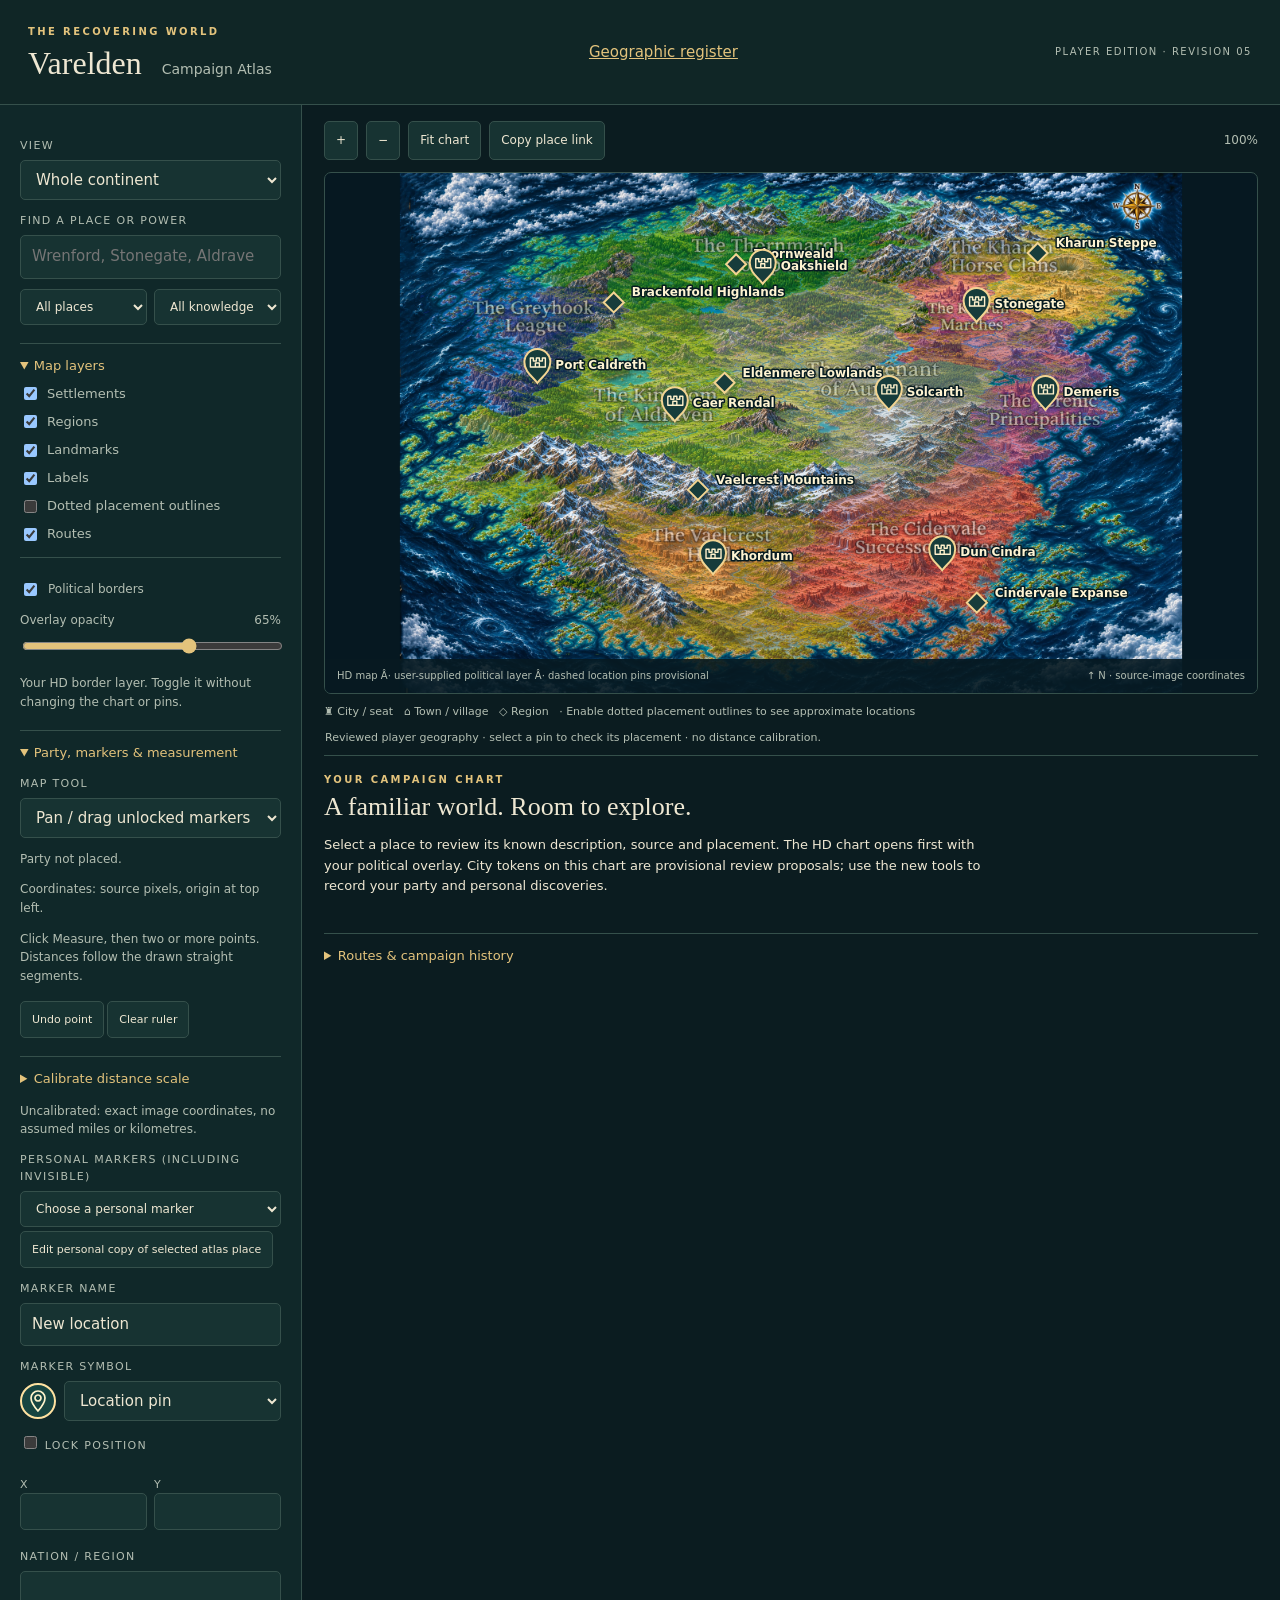
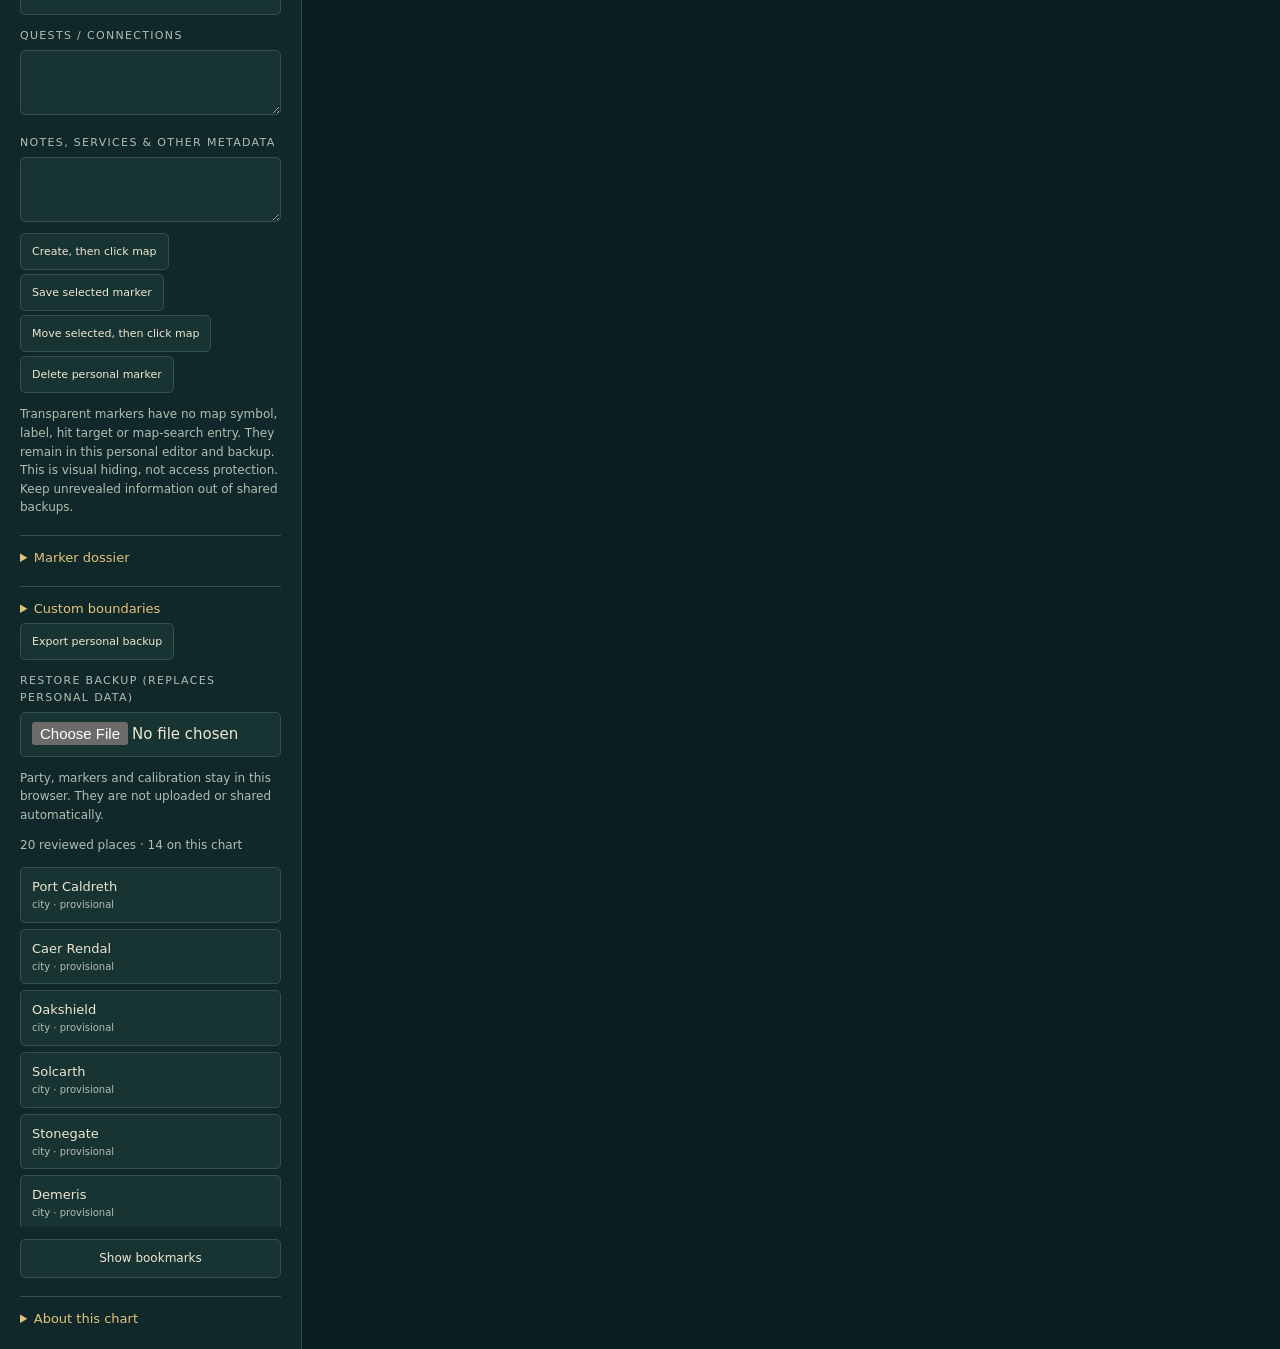
==== commit 0813f43c: "Publish v3 political overlay, geographic registers, marker dossiers and editable boundary layers" ====
--- a/index.html
+++ b/index.html
@@ -1,6 +1,6 @@
 <!doctype html>
 <html lang="en"><head><meta charset="utf-8"><meta name="viewport" content="width=device-width, initial-scale=1"><meta name="theme-color" content="#102829"><meta http-equiv="Content-Security-Policy" content="default-src 'self'; img-src 'self' data:; style-src 'self'; script-src 'self'; connect-src 'self'; object-src 'none'; base-uri 'none'"><title>Varelden · Campaign Atlas</title><link rel="stylesheet" href="atlas.css"><script type="module" src="js/atlas.js"></script></head>
-<body><header><div><span class="eyebrow">THE RECOVERING WORLD</span><h1>Varelden <span>Campaign Atlas</span></h1></div><span class="edition">PLAYER EDITION · REVISION 05</span></header>
+<body><header><div><span class="eyebrow">THE RECOVERING WORLD</span><h1>Varelden <span>Campaign Atlas</span></h1></div><a href="register.html">Geographic register</a><span class="edition">PLAYER EDITION · REVISION 05</span></header>
 <main><aside aria-label="Atlas navigation"><label for="map">Chart</label><select id="map"></select><label for="view">View</label><select id="view"></select><label for="search">Find a place or power</label><input id="search" type="search" placeholder="Wrenford, Stonegate, Aldraven…"><div class="filters"><select id="kind" aria-label="Location type"><option value="">All places</option><option>settlement</option><option>region</option><option>landmark</option></select><select id="knowledge" aria-label="Knowledge"><option value="">All knowledge</option><option value="known">Known</option><option value="visited">Visited</option><option value="rumor">Rumors</option></select></div><details open><summary>Map layers</summary><div id="layers"></div><div id="political-controls"><label><input id="political-toggle" type="checkbox" checked> Political borders</label><label for="political-opacity">Overlay opacity <output id="opacity-value">65%</output></label><input id="political-opacity" type="range" min="0" max="100" value="65"><p class="muted">Your HD border layer. Toggle it without changing the chart or pins.</p></div></details><details open id="personal-tools"><summary>Party, markers &amp; measurement</summary>
 <label for="tool-mode">Map tool</label><select id="tool-mode"><option value="pan">Pan / drag unlocked markers</option><option value="party">Place party</option><option value="marker">Place a new marker</option><option value="relocate">Move selected marker</option><option value="measure">Measure distance / path</option></select>
 <p id="party-position" class="muted"></p><p id="coordinate-readout" class="muted">Coordinates: source pixels, origin at top left.</p>
@@ -12,5 +12,5 @@
 <label for="marker-nation">Nation / region</label><input id="marker-nation"><label for="marker-quests">Quests / connections</label><textarea id="marker-quests" maxlength="20000"></textarea><label for="marker-notes">Notes, services &amp; other metadata</label><textarea id="marker-notes" maxlength="20000"></textarea>
 <button id="new-marker">Create, then click map</button><button id="save-marker">Save selected marker</button><button id="move-marker">Move selected, then click map</button><button id="delete-marker">Delete personal marker</button>
 <p class="muted">Transparent markers have no map symbol, label, hit target or map-search entry. They remain in this personal editor and backup. This is visual hiding, not access protection. Keep unrevealed information out of shared backups.</p>
-<button id="export-personal">Export personal backup</button><label for="import-personal">Restore backup (replaces personal data)</label><input id="import-personal" type="file" accept="application/json,.json"><p id="personal-status" role="status" class="muted">Party, markers and calibration stay in this browser. They are not uploaded or shared automatically.</p></details><p id="count" class="muted" aria-live="polite"></p><nav id="list" aria-label="Location results"></nav><button id="bookmarks">Show bookmarks</button><details><summary>About this chart</summary><p>The original HD artwork is the geographic background. Pins describe their own evidence and coordinate frame. HD city pins and regional anchors are provisional. Decorative castles do not identify settlements.</p><p>No surveyed distance scale is established. Blank route or history layers mean no approved records, not that the world has no roads or history.</p><p>Player knowledge and visits are campaign records. A browser bookmark does not discover a location.</p></details></aside>
+<details><summary>Marker dossier</summary><output id="location-id"></output><div id="dossier"></div><p id="inherited"></p><pre id="changes"></pre></details><details><summary>Custom boundaries</summary><label>Boundary type<select id="boundary-kind"></select></label><label>Name<input id="boundary-name"></label><label>Terrain descriptors<input id="boundary-terrain"></label><label>Source or proposal<input id="boundary-source"></label><p>Use Measure to trace at least three corners, then save the area. Select an existing area to replace its outline.</p><select id="boundary-list" aria-label="Saved boundary"></select><button id="boundary-save">Save measured outline</button><div id="boundary-layers"></div></details><button id="export-personal">Export personal backup</button><label for="import-personal">Restore backup (replaces personal data)</label><input id="import-personal" type="file" accept="application/json,.json"><p id="personal-status" role="status" class="muted">Party, markers and calibration stay in this browser. They are not uploaded or shared automatically.</p></details><p id="count" class="muted" aria-live="polite"></p><nav id="list" aria-label="Location results"></nav><button id="bookmarks">Show bookmarks</button><details><summary>About this chart</summary><p>The original HD artwork is the geographic background. Pins describe their own evidence and coordinate frame. HD city pins and regional anchors are provisional. Decorative castles do not identify settlements.</p><p>No surveyed distance scale is established. Blank route or history layers mean no approved records, not that the world has no roads or history.</p><p>Player knowledge and visits are campaign records. A browser bookmark does not discover a location.</p></details></aside>
 <section class="workspace" aria-label="Interactive map"><div class="toolbar"><button id="zoom-in" aria-label="Zoom in">+</button><button id="zoom-out" aria-label="Zoom out">−</button><button id="fit">Fit chart</button><button id="share">Copy place link</button><span id="zoom" class="muted"></span></div><div id="mapstage" tabindex="0" aria-label="Map. Drag to pan, scroll to zoom, arrow keys to pan, plus or minus to zoom."><svg id="mapcanvas" xmlns="http://www.w3.org/2000/svg" role="img" aria-label="Varelden map"><g id="scene"><image id="art"/><image id="political-art" pointer-events="none"/><g id="overlays"></g></g></svg><div class="map-caption"><span id="caption"></span><span>↑ N · source-image coordinates</span></div></div><div class="token-legend">♜ City / seat &nbsp; ⌂ Town / village &nbsp; ◇ Region &nbsp; · Enable dotted placement outlines to see approximate locations</div><div id="status" role="status">Loading reviewed atlas data…</div><section id="detail" aria-label="Selected location"><div class="eyebrow">YOUR CAMPAIGN CHART</div><h2>A familiar world. Room to explore.</h2><p>Select a place to review its known description, source and placement. The HD chart opens first with your political overlay. City tokens on this chart are provisional review proposals; use the new tools to record your party and personal discoveries.</p></section><details class="ledger"><summary>Routes & campaign history</summary><div class="ledger-grid"><div><h3>Known connections</h3><div id="routes"></div></div><div><h3>Recorded changes</h3><div id="history"></div></div></div></details></section></main><noscript>This interactive atlas requires JavaScript. The reviewed records are also available in data/locations.json.</noscript></body></html>
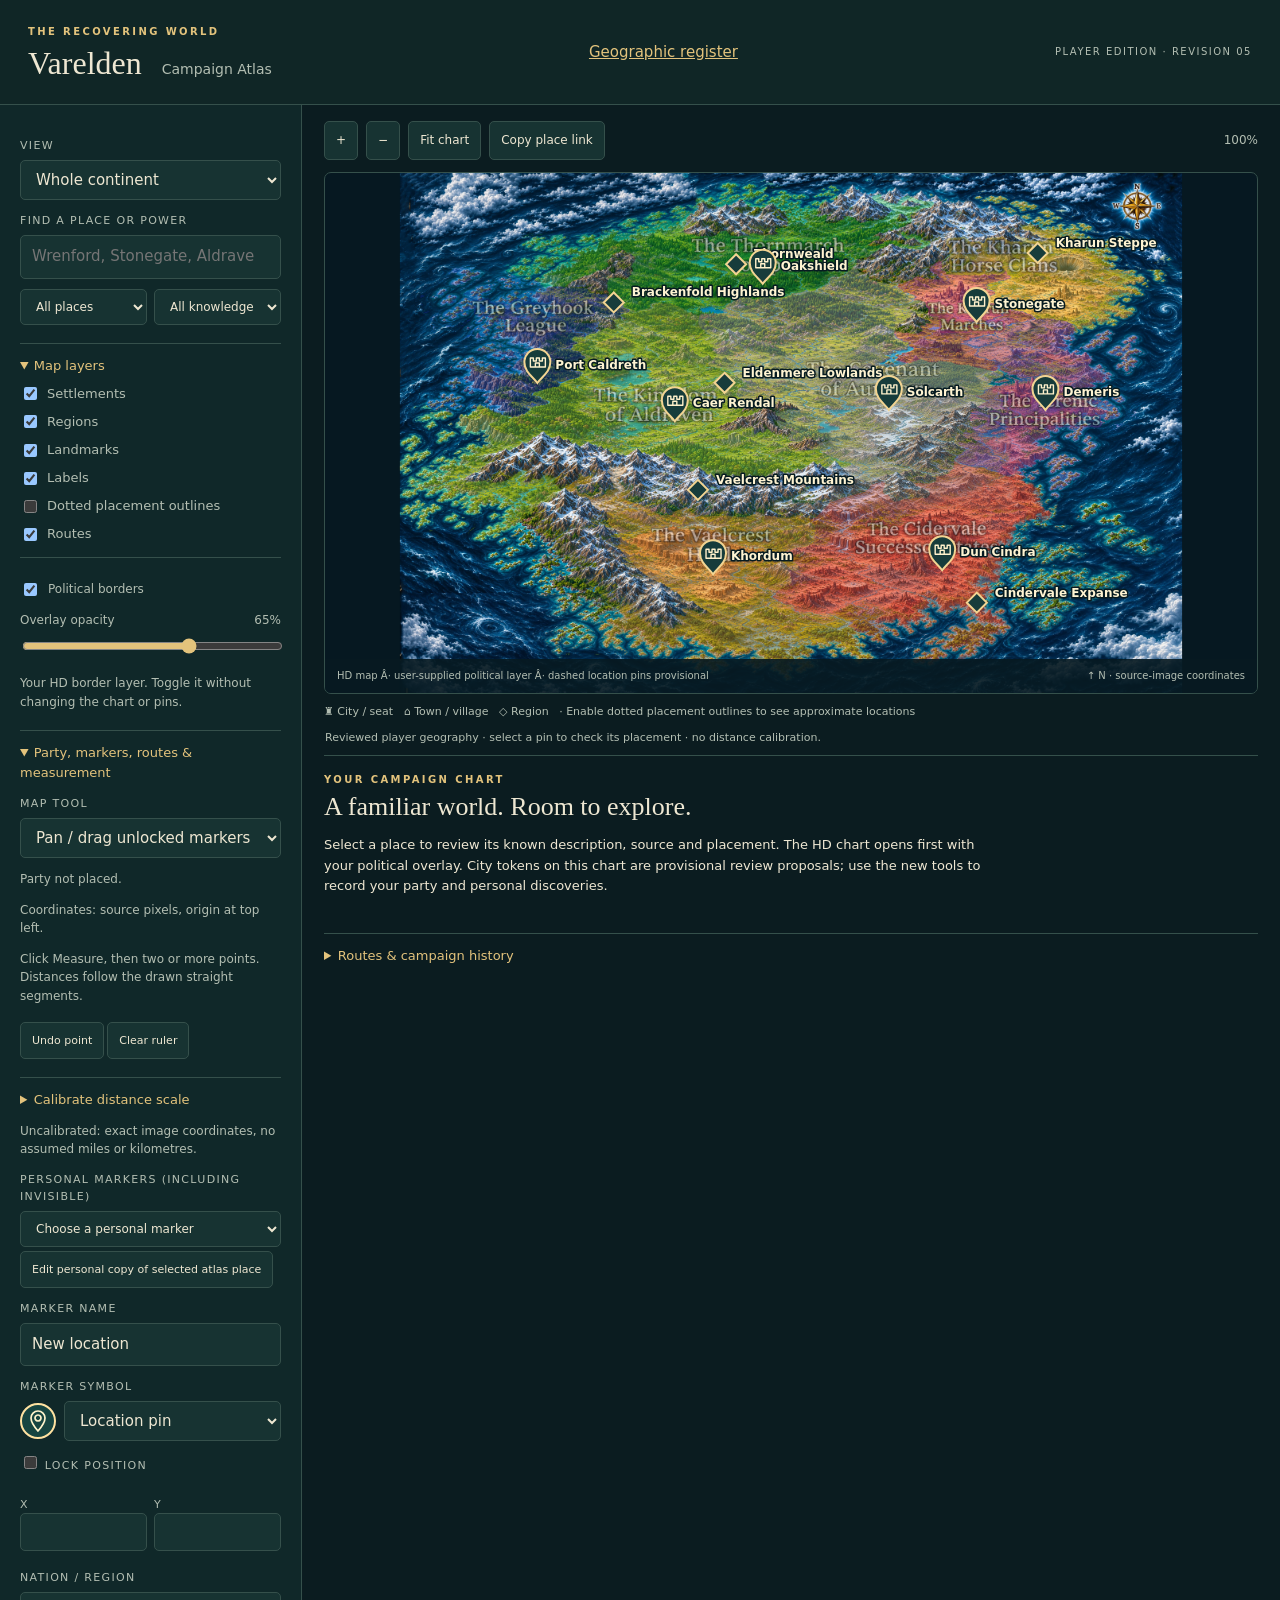
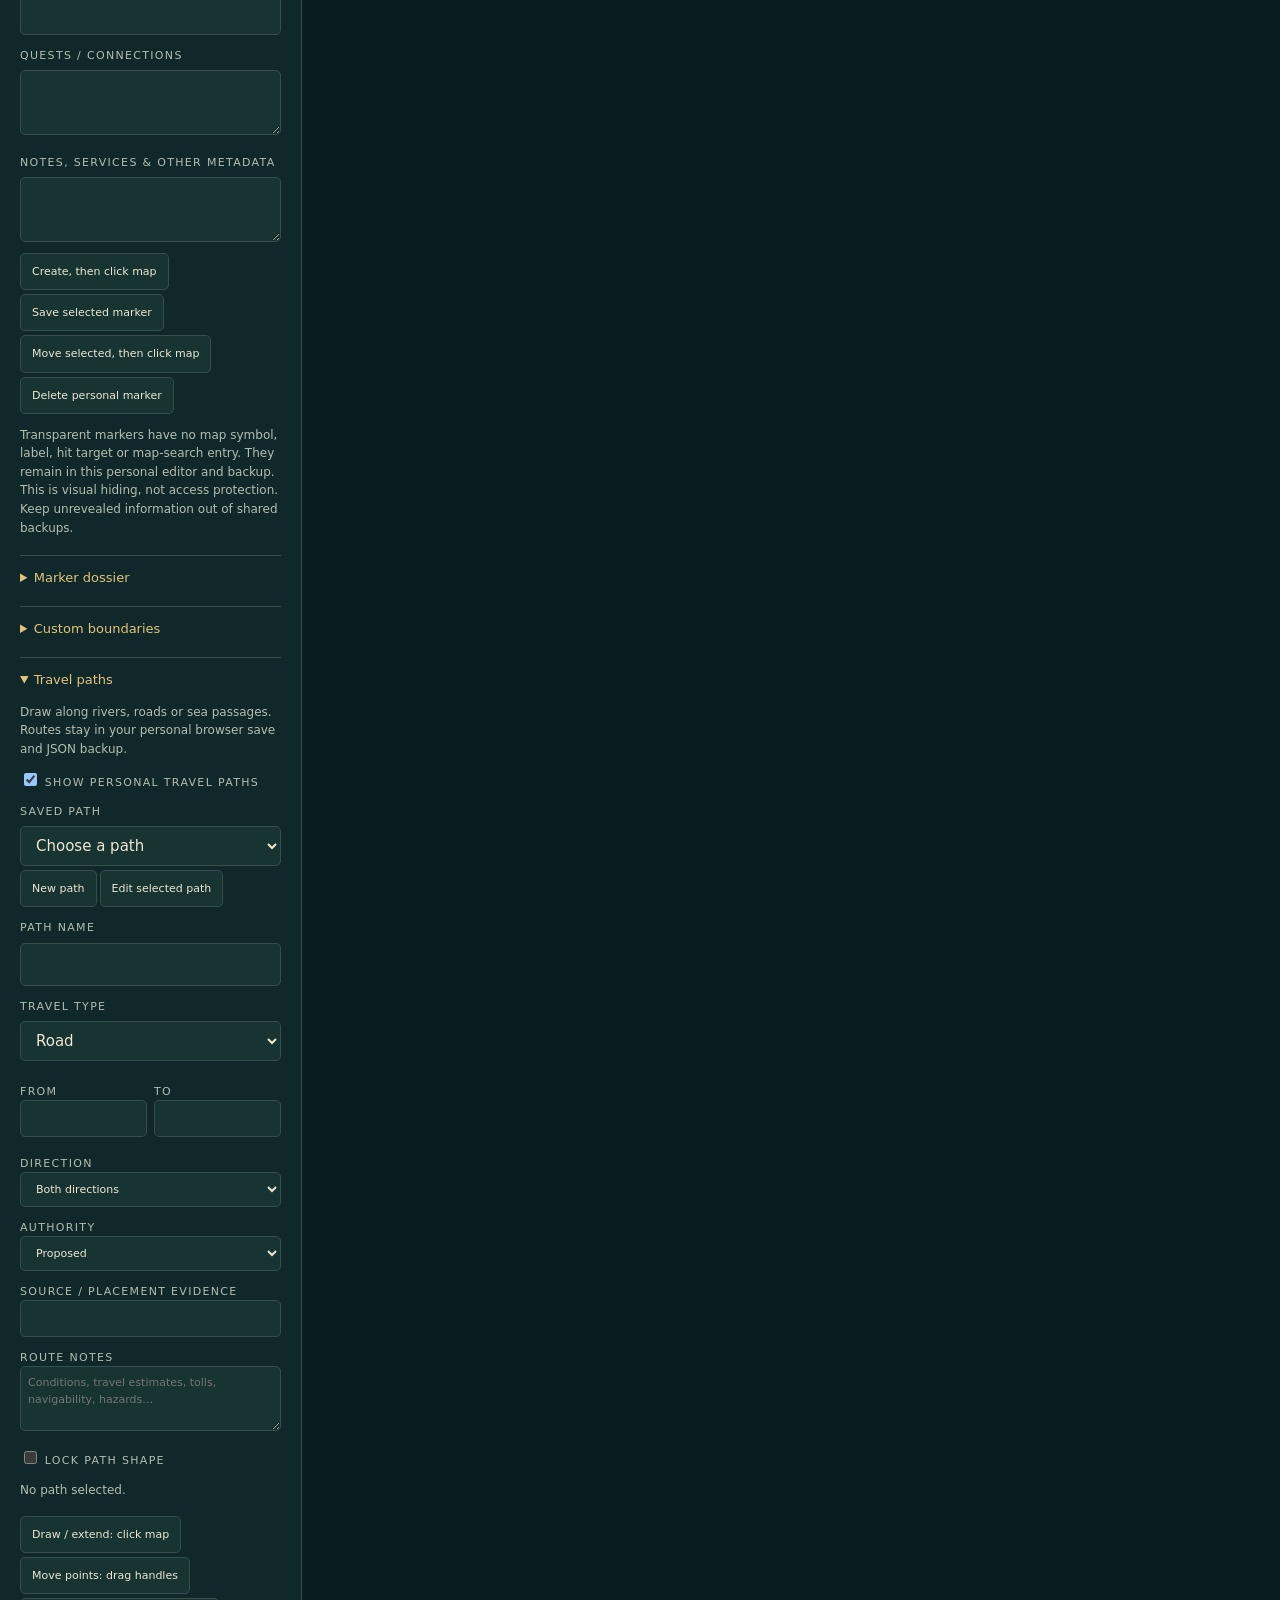
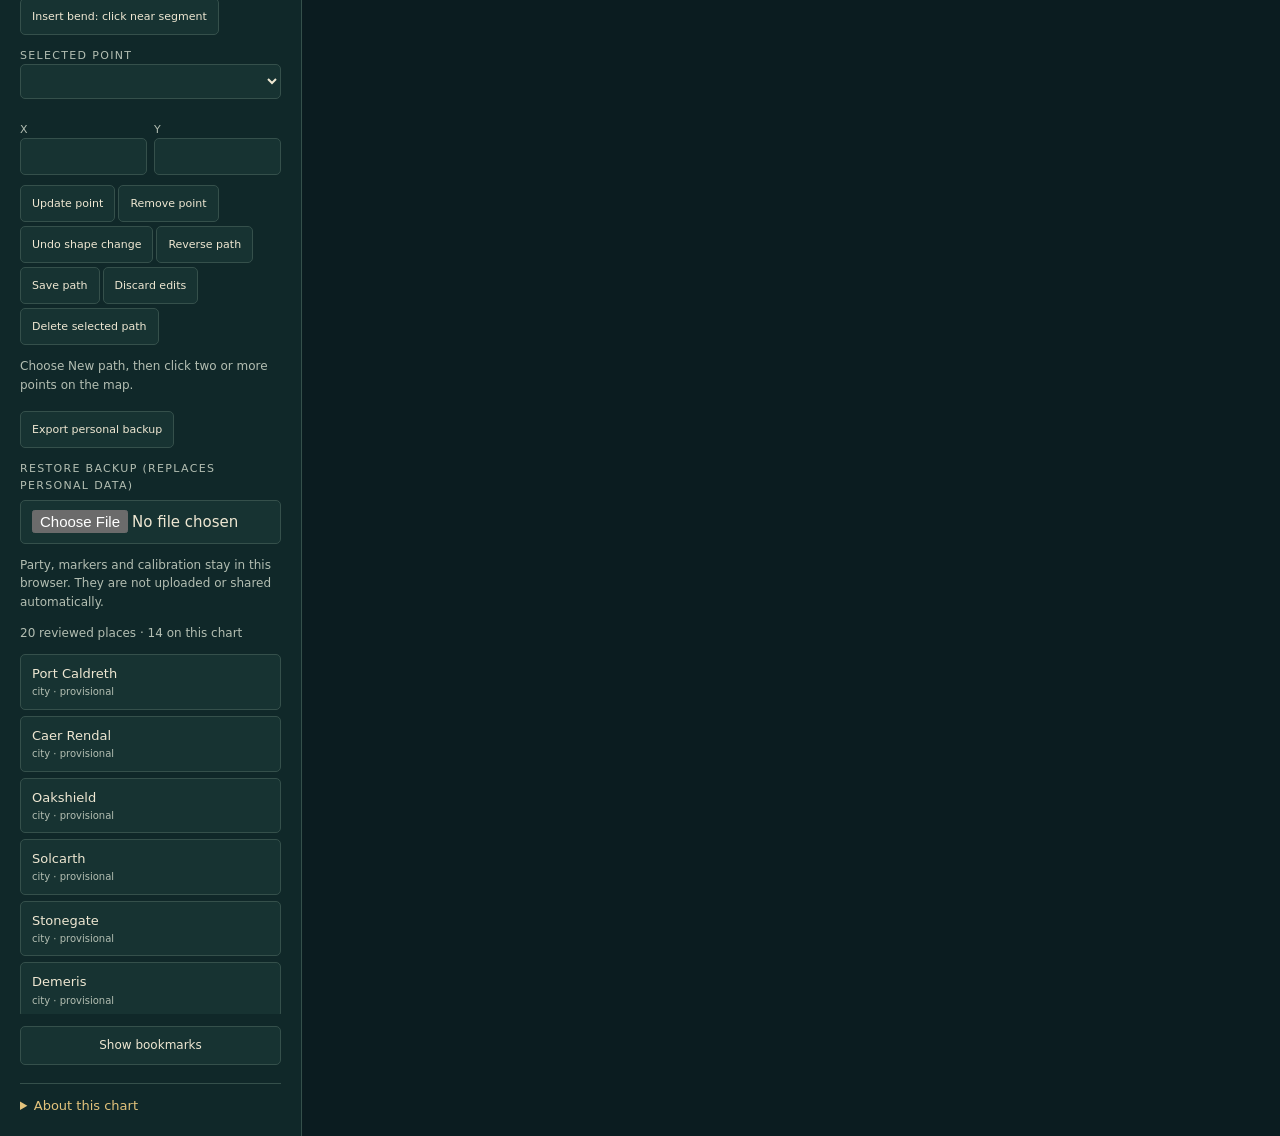
==== commit 3f21f53c: "Add personal travel path editor with route types, point editing and backup support" ====
--- a/index.html
+++ b/index.html
@@ -1,7 +1,7 @@
 <!doctype html>
-<html lang="en"><head><meta charset="utf-8"><meta name="viewport" content="width=device-width, initial-scale=1"><meta name="theme-color" content="#102829"><meta http-equiv="Content-Security-Policy" content="default-src 'self'; img-src 'self' data:; style-src 'self'; script-src 'self'; connect-src 'self'; object-src 'none'; base-uri 'none'"><title>Varelden · Campaign Atlas</title><link rel="stylesheet" href="atlas.css"><script type="module" src="js/atlas.js"></script></head>
+<html lang="en"><head><meta charset="utf-8"><meta name="viewport" content="width=device-width, initial-scale=1"><meta name="theme-color" content="#102829"><meta http-equiv="Content-Security-Policy" content="default-src 'self'; img-src 'self' data:; style-src 'self'; script-src 'self'; connect-src 'self'; object-src 'none'; base-uri 'none'"><title>Varelden · Campaign Atlas</title><link rel="stylesheet" href="atlas.css"><script type="module" src="js/atlas.js?v=travel-paths-1"></script></head>
 <body><header><div><span class="eyebrow">THE RECOVERING WORLD</span><h1>Varelden <span>Campaign Atlas</span></h1></div><a href="register.html">Geographic register</a><span class="edition">PLAYER EDITION · REVISION 05</span></header>
-<main><aside aria-label="Atlas navigation"><label for="map">Chart</label><select id="map"></select><label for="view">View</label><select id="view"></select><label for="search">Find a place or power</label><input id="search" type="search" placeholder="Wrenford, Stonegate, Aldraven…"><div class="filters"><select id="kind" aria-label="Location type"><option value="">All places</option><option>settlement</option><option>region</option><option>landmark</option></select><select id="knowledge" aria-label="Knowledge"><option value="">All knowledge</option><option value="known">Known</option><option value="visited">Visited</option><option value="rumor">Rumors</option></select></div><details open><summary>Map layers</summary><div id="layers"></div><div id="political-controls"><label><input id="political-toggle" type="checkbox" checked> Political borders</label><label for="political-opacity">Overlay opacity <output id="opacity-value">65%</output></label><input id="political-opacity" type="range" min="0" max="100" value="65"><p class="muted">Your HD border layer. Toggle it without changing the chart or pins.</p></div></details><details open id="personal-tools"><summary>Party, markers &amp; measurement</summary>
+<main><aside aria-label="Atlas navigation"><label for="map">Chart</label><select id="map"></select><label for="view">View</label><select id="view"></select><label for="search">Find a place or power</label><input id="search" type="search" placeholder="Wrenford, Stonegate, Aldraven…"><div class="filters"><select id="kind" aria-label="Location type"><option value="">All places</option><option>settlement</option><option>region</option><option>landmark</option></select><select id="knowledge" aria-label="Knowledge"><option value="">All knowledge</option><option value="known">Known</option><option value="visited">Visited</option><option value="rumor">Rumors</option></select></div><details open><summary>Map layers</summary><div id="layers"></div><div id="political-controls"><label><input id="political-toggle" type="checkbox" checked> Political borders</label><label for="political-opacity">Overlay opacity <output id="opacity-value">65%</output></label><input id="political-opacity" type="range" min="0" max="100" value="65"><p class="muted">Your HD border layer. Toggle it without changing the chart or pins.</p></div></details><details open id="personal-tools"><summary>Party, markers, routes &amp; measurement</summary>
 <label for="tool-mode">Map tool</label><select id="tool-mode"><option value="pan">Pan / drag unlocked markers</option><option value="party">Place party</option><option value="marker">Place a new marker</option><option value="relocate">Move selected marker</option><option value="measure">Measure distance / path</option></select>
 <p id="party-position" class="muted"></p><p id="coordinate-readout" class="muted">Coordinates: source pixels, origin at top left.</p>
 <p id="measure-result" aria-live="polite" class="muted"></p><button id="undo-measure">Undo point</button><button id="clear-measure">Clear ruler</button>
